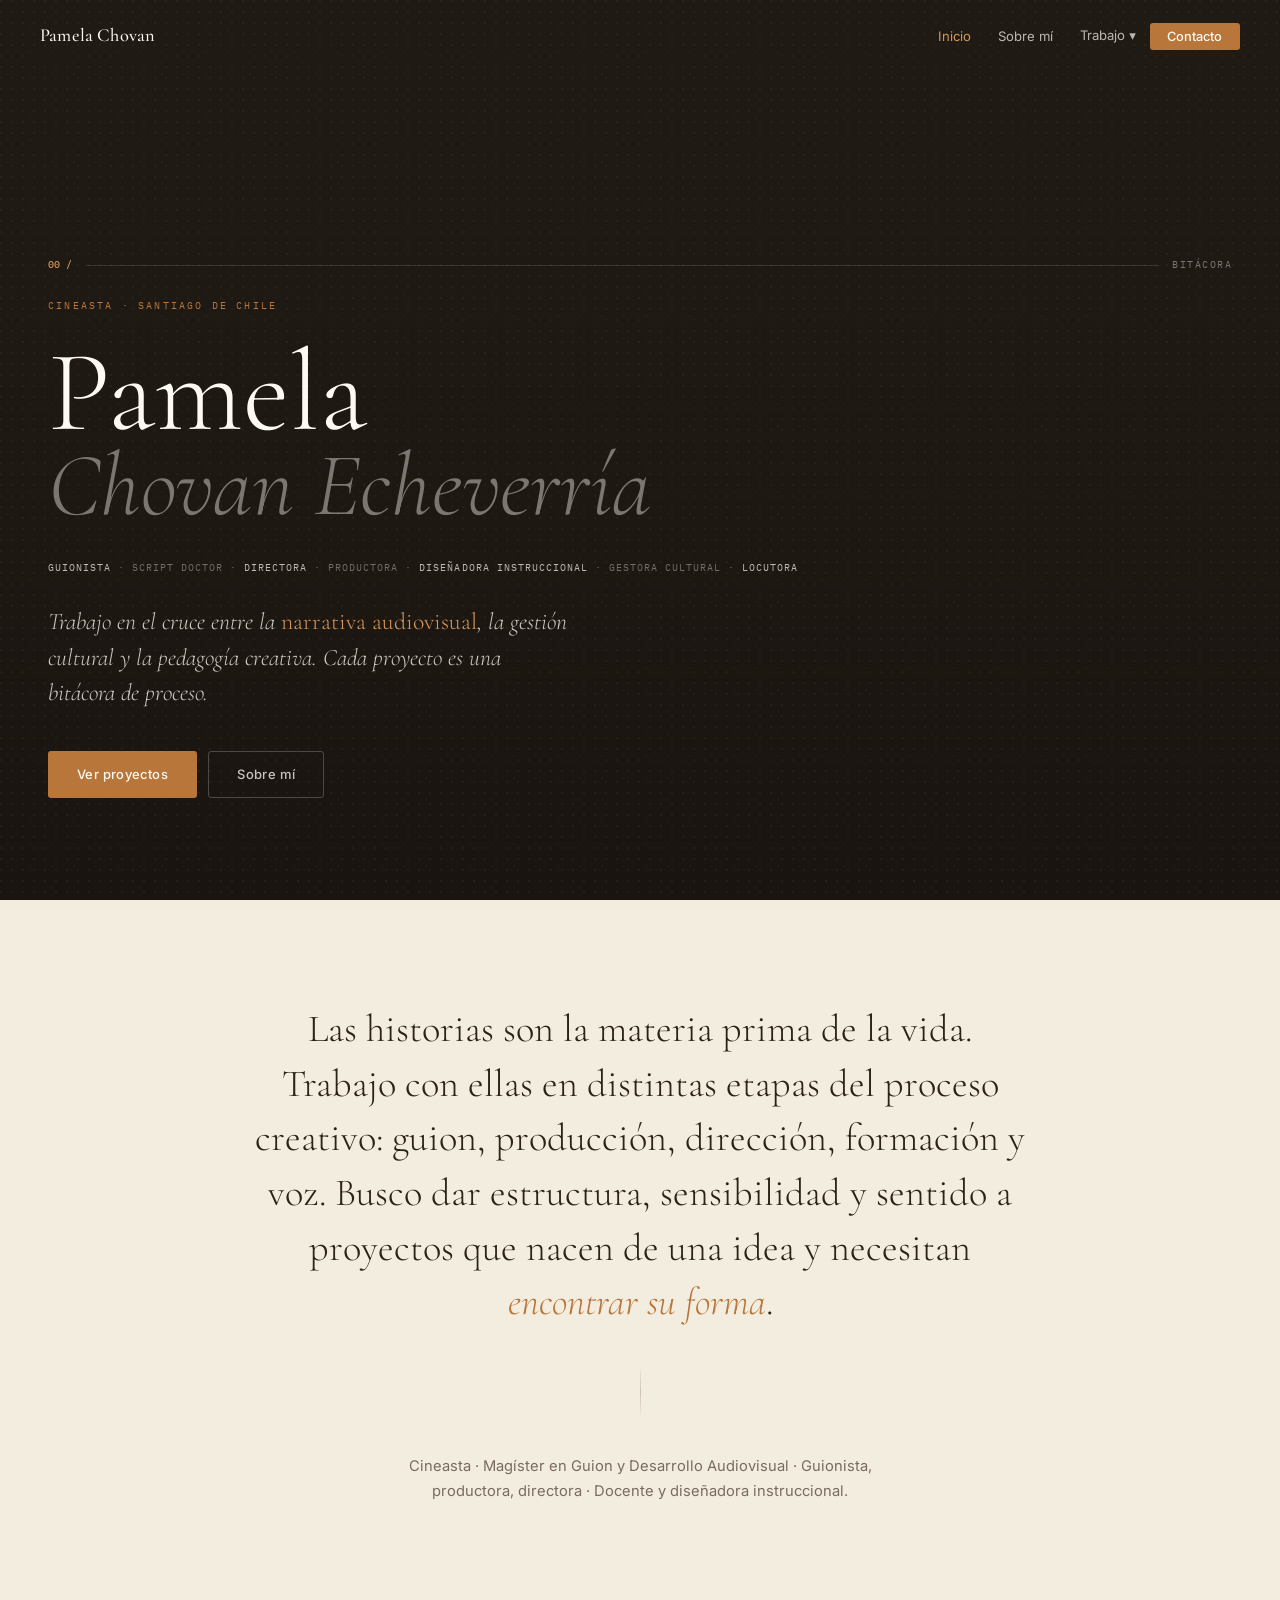
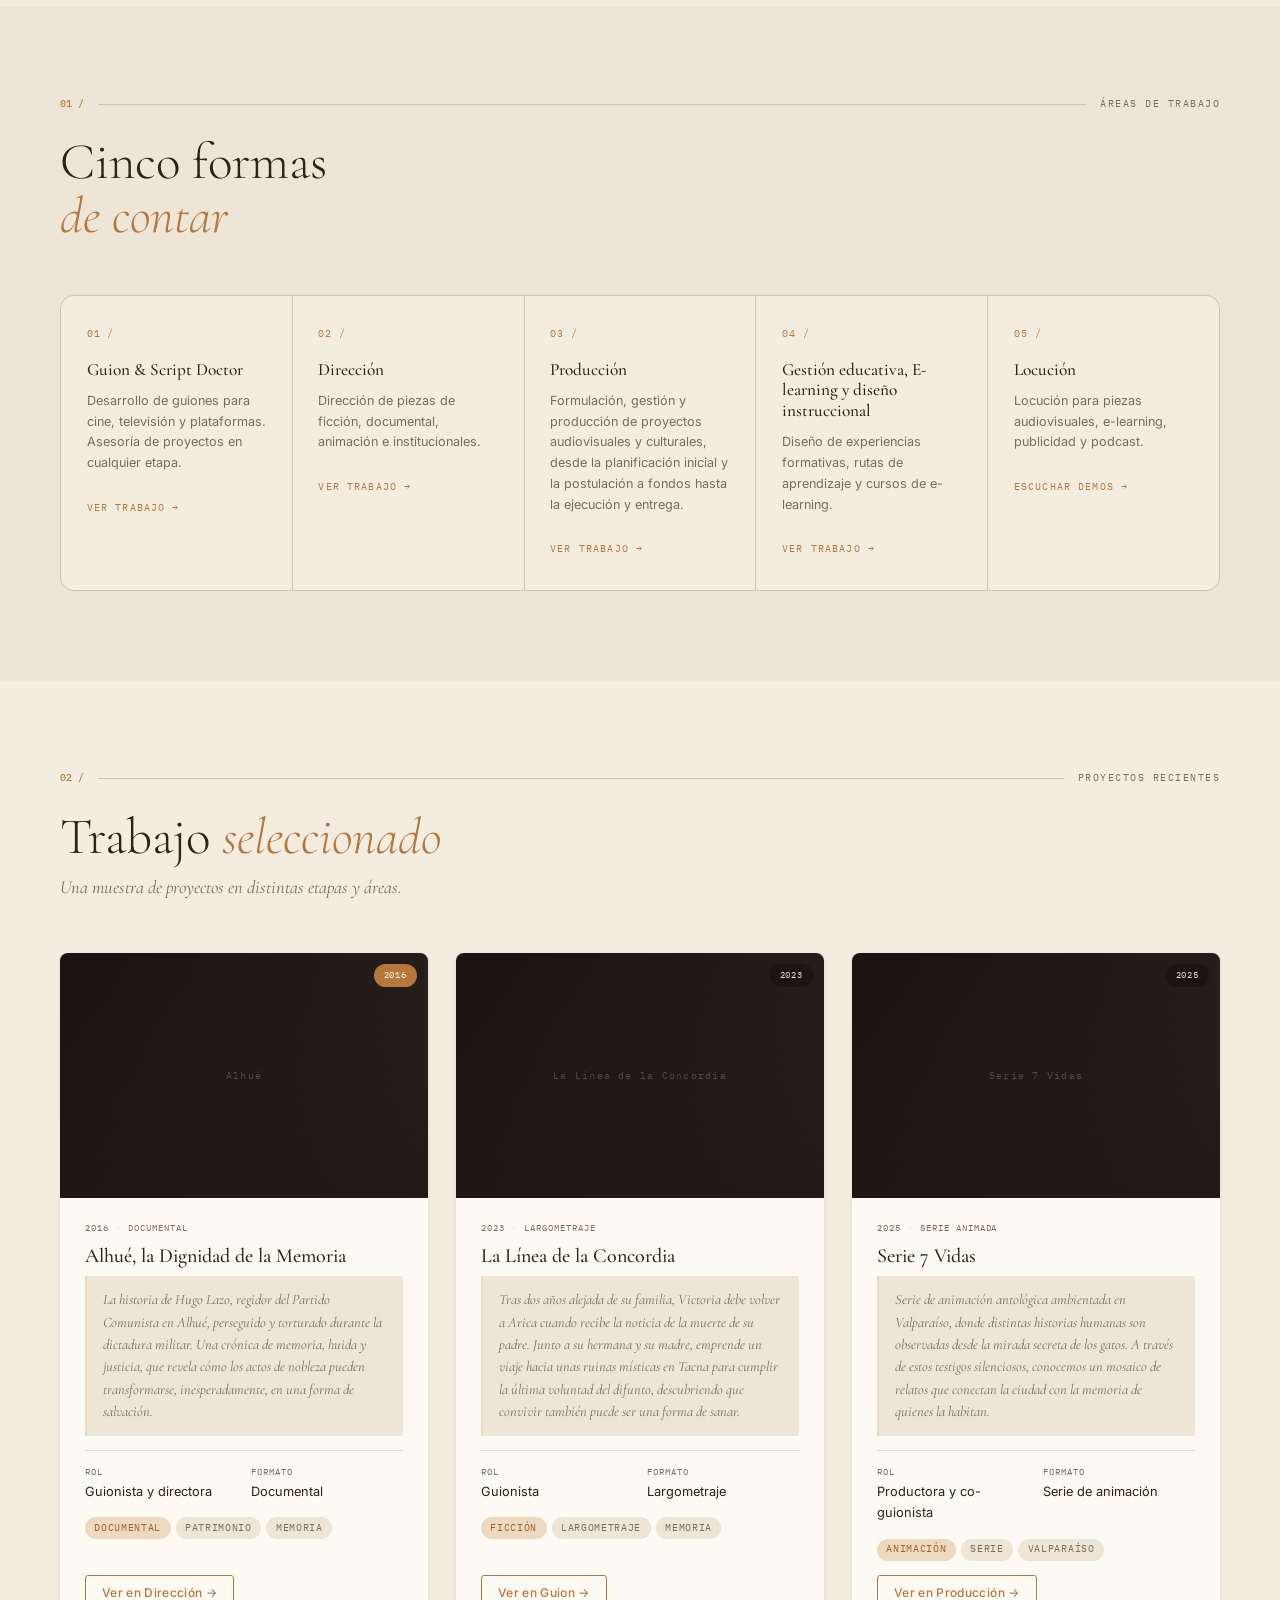
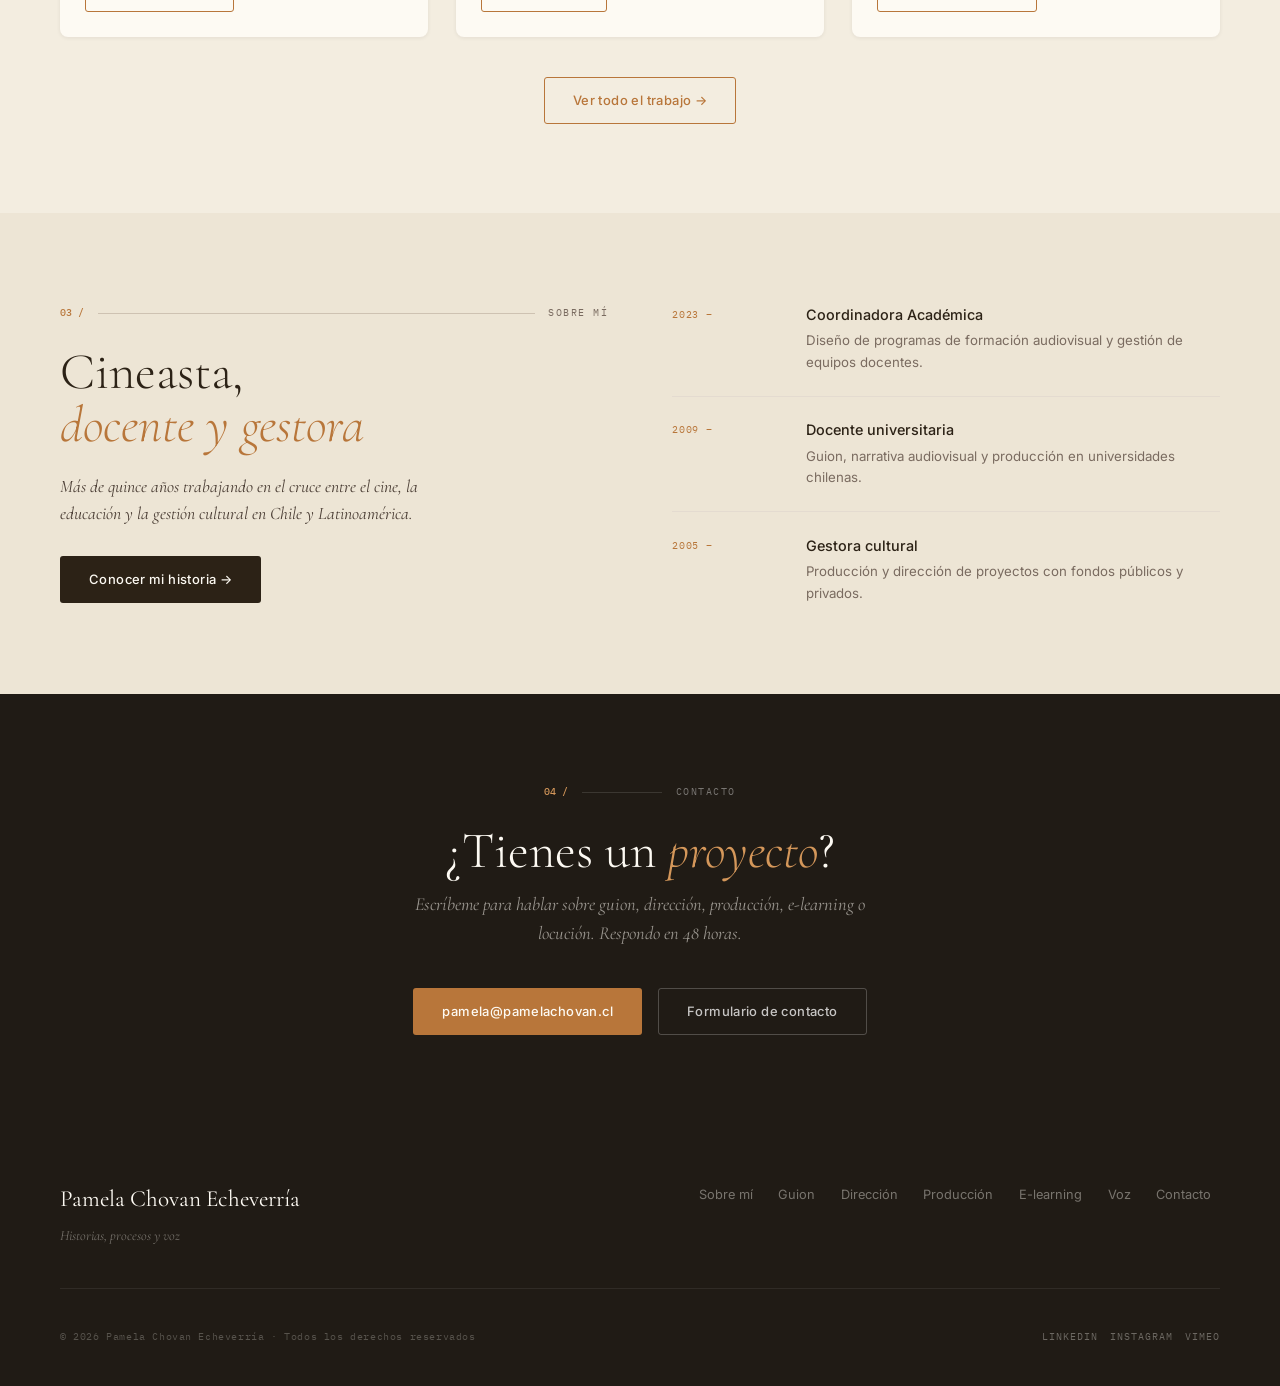
==== index.html @ 211a3ba8 "Actualiza storyline de Serie 7 Vidas en Trabajo seleccionado Co-Authored-By: Claude Sonnet 4.6 <nore" ====
<!DOCTYPE html>
<html lang="es">
<head>
  <meta charset="UTF-8">
  <meta name="viewport" content="width=device-width, initial-scale=1.0">
  <title>Pamela Chovan Echeverría — Cineasta · Guionista · Directora · Productora</title>
  <meta name="description" content="Portafolio de Pamela Chovan Echeverría. Guionista, directora, productora, diseñadora instruccional y locutora. Historias, procesos y voz.">
  <link rel="stylesheet" href="css/style.css">
</head>
<body>

<!-- ─── NAV ─── -->
<nav class="site-nav" id="site-nav">
  <div class="nav-inner">
    <a href="index.html" class="nav-logo">Pamela Chovan</a>
    <button class="nav-toggle" id="nav-toggle" aria-label="Abrir menú" aria-expanded="false">
      <span></span><span></span><span></span>
    </button>
    <ul class="nav-links" id="nav-links">
      <li><a href="index.html" class="nav-lnk active">Inicio</a></li>
      <li><a href="sobre-mi.html" class="nav-lnk">Sobre mí</a></li>
      <li class="nav-dropdown">
        <button class="nav-dropdown-trigger">Trabajo ▾</button>
        <ul class="nav-dropdown-menu">
          <li><a href="guion.html">Guion y asesoría</a></li>
          <li><a href="direccion.html">Dirección</a></li>
          <li><a href="produccion.html">Producción</a></li>
          <li><a href="elearning.html">E-learning</a></li>
          <li><a href="voz.html">Locución</a></li>
        </ul>
      </li>
      <li><a href="contacto.html" class="nav-lnk nav-cta">Contacto</a></li>
    </ul>
  </div>
</nav>

<!-- ─── HERO ─── -->
<section class="hero-home">
  <!-- EDITAR: guarda assets/portada.jpg (1920×1080, oscura) para imagen de fondo -->
  <div class="hero-home__bg">
    <!-- <img src="assets/portada.jpg" alt=""> -->
  </div>
  <div class="hero-home__ov"></div>
  <div class="hero-home__cnt">
    <div class="sm sm--lt">
      <span class="sm__n">00 /</span>
      <span class="sm__l"></span>
      <span class="sm__t">Bitácora</span>
    </div>
    <p class="hero-home__over">Cineasta · Santiago de Chile</p>
    <h1 class="hero-home__name">Pamela</h1>
    <p class="hero-home__name-it">Chovan Echeverría</p>
    <p class="hero-home__roles">
      <span>Guionista</span> · Script Doctor · <span>Directora</span> · Productora ·
      <span>Diseñadora instruccional</span> · Gestora cultural · <span>Locutora</span>
    </p>
    <p class="hero-home__claim">
      Trabajo en el cruce entre la <em>narrativa audiovisual</em>,
      la gestión cultural y la pedagogía creativa.
      Cada proyecto es una bitácora de proceso.
    </p>
    <div class="btn-group">
      <a href="guion.html" class="btn btn-copper">Ver proyectos</a>
      <a href="sobre-mi.html" class="btn btn-ghost-lt">Sobre mí</a>
    </div>
  </div>
</section>

<!-- ─── DECLARACIÓN ─── -->
<section class="decl">
  <div class="container--sm">
    <p class="decl__txt reveal">
      Las historias son la materia prima de la vida. Trabajo con ellas en distintas
      etapas del proceso creativo: guion, producción, dirección, formación y voz.
      Busco dar estructura, sensibilidad y sentido a proyectos que nacen de una idea
      y necesitan <em>encontrar su forma</em>.
    </p>
    <div class="decl__div"></div>
    <p class="decl__sub reveal reveal-delay-1">
      Cineasta · Magíster en Guion y Desarrollo Audiovisual ·
      Guionista, productora, directora · Docente y diseñadora instruccional.
    </p>
  </div>
</section>

<!-- ─── ÁREAS ─── -->
<section class="section section--alt" id="areas">
  <div class="container">
    <div class="section-hd reveal">
      <div class="sm">
        <span class="sm__n">01 /</span>
        <span class="sm__l"></span>
        <span class="sm__t">Áreas de trabajo</span>
      </div>
      <h2 class="section-title">Cinco formas<br><em>de contar</em></h2>
    </div>
    <div class="areas-grid reveal reveal-delay-1">
      <a href="guion.html" class="acard">
        <p class="acard__n">01 /</p>
        <h3 class="acard__t">Guion &amp; Script Doctor</h3>
        <p class="acard__d">Desarrollo de guiones para cine, televisión y plataformas. Asesoría de proyectos en cualquier etapa.</p>
        <span class="acard__lnk">Ver trabajo →</span>
      </a>
      <a href="direccion.html" class="acard">
        <p class="acard__n">02 /</p>
        <h3 class="acard__t">Dirección</h3>
        <p class="acard__d">Dirección de piezas de ficción, documental, animación e institucionales.</p>
        <span class="acard__lnk">Ver trabajo →</span>
      </a>
      <a href="produccion.html" class="acard">
        <p class="acard__n">03 /</p>
        <h3 class="acard__t">Producción</h3>
        <p class="acard__d">Formulación, gestión y producción de proyectos audiovisuales y culturales, desde la planificación inicial y la postulación a fondos hasta la ejecución y entrega.</p>
        <span class="acard__lnk">Ver trabajo →</span>
      </a>
      <a href="elearning.html" class="acard">
        <p class="acard__n">04 /</p>
        <h3 class="acard__t">Gestión educativa, E-learning y diseño instruccional</h3>
        <p class="acard__d">Diseño de experiencias formativas, rutas de aprendizaje y cursos de e-learning.</p>
        <span class="acard__lnk">Ver trabajo →</span>
      </a>
      <a href="voz.html" class="acard">
        <p class="acard__n">05 /</p>
        <h3 class="acard__t">Locución</h3>
        <p class="acard__d">Locución para piezas audiovisuales, e-learning, publicidad y podcast.</p>
        <span class="acard__lnk">Escuchar demos →</span>
      </a>
    </div>
  </div>
</section>

<!-- ─── PROYECTOS DESTACADOS ─── -->
<section class="section">
  <div class="container">
    <div class="section-hd reveal">
      <div class="sm">
        <span class="sm__n">02 /</span>
        <span class="sm__l"></span>
        <span class="sm__t">Proyectos recientes</span>
      </div>
      <h2 class="section-title">Trabajo <em>seleccionado</em></h2>
      <p class="section-subtitle">Una muestra de proyectos en distintas etapas y áreas.</p>
    </div>
    <div class="project-grid project-grid--featured reveal reveal-delay-1">

      <!-- Alhué -->
      <article class="pcard pcard--featured">
        <div class="pcard-med pcard-med--cinema">
          <!-- EDITAR: reemplaza con la foto real cuando esté disponible -->
          <img src="assets/proyectos/alhue.jpg" alt="Alhué, la Dignidad de la Memoria" onerror="this.style.display='none'">
          <div class="pcard-med__ov"></div>
          <div class="pcard-med__ph"><span>Alhué</span></div>
          <span class="pcard-med__badge pcard-med__badge--c">2016</span>
        </div>
        <div class="pcard-body">
          <div class="pcard-meta-row">
            <span class="pcard-meta">2016</span>
            <span class="pcard-sep">·</span>
            <span class="pcard-meta">Documental</span>
          </div>
          <h3 class="pcard-title">Alhué, la Dignidad de la Memoria</h3>
          <p class="pcard-logline">La historia de Hugo Lazo, regidor del Partido Comunista en Alhué, perseguido y torturado durante la dictadura militar. Una crónica de memoria, huida y justicia, que revela cómo los actos de nobleza pueden transformarse, inesperadamente, en una forma de salvación.</p>
          <div class="pcard-dets">
            <div class="pcard-det"><span class="pcard-det__l">Rol</span><span class="pcard-det__v">Guionista y directora</span></div>
            <div class="pcard-det"><span class="pcard-det__l">Formato</span><span class="pcard-det__v">Documental</span></div>
          </div>
          <div class="pcard-tags">
            <span class="tag tag-c">Documental</span>
            <span class="tag tag-g">Patrimonio</span>
            <span class="tag tag-g">Memoria</span>
          </div>
          <div class="pcard-acts">
            <a href="direccion.html" class="btn btn-outline btn-sm">Ver en Dirección →</a>
          </div>
        </div>
      </article>

      <!-- La Línea de la Concordia -->
      <article class="pcard pcard--featured">
        <div class="pcard-med pcard-med--cinema">
          <!-- EDITAR: reemplaza con la foto real cuando esté disponible -->
          <img src="assets/proyectos/linea-concordia.jpg" alt="La Línea de la Concordia" onerror="this.style.display='none'">
          <div class="pcard-med__ov"></div>
          <div class="pcard-med__ph"><span>La Línea de la Concordia</span></div>
          <span class="pcard-med__badge">2023</span>
        </div>
        <div class="pcard-body">
          <div class="pcard-meta-row">
            <span class="pcard-meta">2023</span>
            <span class="pcard-sep">·</span>
            <span class="pcard-meta">Largometraje</span>
          </div>
          <h3 class="pcard-title">La Línea de la Concordia</h3>
          <p class="pcard-logline">Tras dos años alejada de su familia, Victoria debe volver a Arica cuando recibe la noticia de la muerte de su padre. Junto a su hermana y su madre, emprende un viaje hacia unas ruinas místicas en Tacna para cumplir la última voluntad del difunto, descubriendo que convivir también puede ser una forma de sanar.</p>
          <div class="pcard-dets">
            <div class="pcard-det"><span class="pcard-det__l">Rol</span><span class="pcard-det__v">Guionista</span></div>
            <div class="pcard-det"><span class="pcard-det__l">Formato</span><span class="pcard-det__v">Largometraje</span></div>
          </div>
          <div class="pcard-tags">
            <span class="tag tag-c">Ficción</span>
            <span class="tag tag-g">Largometraje</span>
            <span class="tag tag-g">Memoria</span>
          </div>
          <div class="pcard-acts">
            <a href="guion.html" class="btn btn-outline btn-sm">Ver en Guion →</a>
          </div>
        </div>
      </article>

      <!-- Serie 7 Vidas -->
      <article class="pcard pcard--featured">
        <div class="pcard-med pcard-med--cinema">
          <!-- EDITAR: reemplaza con la foto real cuando esté disponible -->
          <img src="assets/proyectos/siete-vidas.jpg" alt="Serie 7 Vidas" onerror="this.style.display='none'">
          <div class="pcard-med__ov"></div>
          <div class="pcard-med__ph"><span>Serie 7 Vidas</span></div>
          <span class="pcard-med__badge">2025</span>
        </div>
        <div class="pcard-body">
          <div class="pcard-meta-row">
            <span class="pcard-meta">2025</span>
            <span class="pcard-sep">·</span>
            <span class="pcard-meta">Serie animada</span>
          </div>
          <h3 class="pcard-title">Serie 7 Vidas</h3>
          <p class="pcard-logline">Serie de animación antológica ambientada en Valparaíso, donde distintas historias humanas son observadas desde la mirada secreta de los gatos. A través de estos testigos silenciosos, conocemos un mosaico de relatos que conectan la ciudad con la memoria de quienes la habitan.</p>
          <div class="pcard-dets">
            <div class="pcard-det"><span class="pcard-det__l">Rol</span><span class="pcard-det__v">Productora y co-guionista</span></div>
            <div class="pcard-det"><span class="pcard-det__l">Formato</span><span class="pcard-det__v">Serie de animación</span></div>
          </div>
          <div class="pcard-tags">
            <span class="tag tag-c">Animación</span>
            <span class="tag tag-g">Serie</span>
            <span class="tag tag-g">Valparaíso</span>
          </div>
          <div class="pcard-acts">
            <a href="produccion.html" class="btn btn-outline btn-sm">Ver en Producción →</a>
          </div>
        </div>
      </article>

    </div>
    <div style="text-align:center; margin-top:2.5rem;" class="reveal">
      <a href="todo-el-trabajo.html" class="btn btn-outline">Ver todo el trabajo →</a>
    </div>
  </div>
</section>

<!-- ─── SOBRE MÍ TEASER ─── -->
<section class="section section--alt">
  <div class="container">
    <div style="display:grid; grid-template-columns:1fr 1fr; gap:4rem; align-items:center;">
      <div class="reveal">
        <div class="sm">
          <span class="sm__n">03 /</span>
          <span class="sm__l"></span>
          <span class="sm__t">Sobre mí</span>
        </div>
        <h2 class="section-title">Cineasta,<br><em>docente y gestora</em></h2>
        <p style="font-family:var(--f-d); font-style:italic; font-size:1.1rem; color:var(--text-md); line-height:1.55; margin:1.25rem 0 1.75rem; max-width:48ch;">
          Más de quince años trabajando en el cruce entre el cine, la educación y la gestión cultural en Chile y Latinoamérica.
        </p>
        <a href="sobre-mi.html" class="btn btn-dk">Conocer mi historia →</a>
      </div>
      <div class="reveal reveal-delay-1">
        <div class="timeline">
          <div class="tl-item">
            <span class="tl-yr">2023 –</span>
            <div><p class="tl-body__t">Coordinadora Académica</p><p class="tl-body__d">Diseño de programas de formación audiovisual y gestión de equipos docentes.</p></div>
          </div>
          <div class="tl-item">
            <span class="tl-yr">2009 –</span>
            <div><p class="tl-body__t">Docente universitaria</p><p class="tl-body__d">Guion, narrativa audiovisual y producción en universidades chilenas.</p></div>
          </div>
          <div class="tl-item">
            <span class="tl-yr">2005 –</span>
            <div><p class="tl-body__t">Gestora cultural</p><p class="tl-body__d">Producción y dirección de proyectos con fondos públicos y privados.</p></div>
          </div>
        </div>
      </div>
    </div>
  </div>
</section>

<!-- ─── CTA ─── -->
<section class="section section--dk">
  <div class="container--sm" style="text-align:center;">
    <div class="sm sm--lt reveal" style="justify-content:center;">
      <span class="sm__n">04 /</span>
      <span class="sm__l" style="max-width:80px;"></span>
      <span class="sm__t">Contacto</span>
    </div>
    <h2 class="section-title section-title--lt reveal" style="margin-bottom:.75rem;">¿Tienes un <em style="color:var(--copper-l);">proyecto</em>?</h2>
    <p class="section-subtitle section-subtitle--lt reveal reveal-delay-1" style="margin-inline:auto;">
      Escríbeme para hablar sobre guion, dirección, producción, e-learning o locución. Respondo en 48 horas.
    </p>
    <div style="margin-top:2.5rem;" class="reveal reveal-delay-2">
      <!-- EDITAR: Reemplaza con tu correo real -->
      <a href="mailto:pamela@pamelachovan.cl" class="btn btn-copper" style="margin-right:.75rem;">pamela@pamelachovan.cl</a>
      <a href="contacto.html" class="btn btn-ghost-lt">Formulario de contacto</a>
    </div>
  </div>
</section>

<!-- ─── FOOTER ─── -->
<footer class="site-footer">
  <div class="footer-inner">
    <div class="footer-top">
      <div>
        <p class="footer-logo">Pamela Chovan Echeverría</p>
        <p class="footer-tagline">Historias, procesos y voz</p>
      </div>
      <nav class="footer-nav">
        <a href="sobre-mi.html">Sobre mí</a>
        <a href="guion.html">Guion</a>
        <a href="direccion.html">Dirección</a>
        <a href="produccion.html">Producción</a>
        <a href="elearning.html">E-learning</a>
        <a href="voz.html">Voz</a>
        <a href="contacto.html">Contacto</a>
      </nav>
    </div>
    <div class="footer-bot">
      <p class="footer-copy">© 2026 Pamela Chovan Echeverría · Todos los derechos reservados</p>
      <div class="footer-social">
        <!-- EDITAR: Links reales a tus redes -->
        <a href="#" target="_blank" rel="noopener">LinkedIn</a>
        <a href="#" target="_blank" rel="noopener">Instagram</a>
        <a href="#" target="_blank" rel="noopener">Vimeo</a>
      </div>
    </div>
  </div>
</footer>

<script src="js/main.js"></script>
</body>
</html>
---- css/style.css ----
/* ═══════════════════════════════════════════════════════════════
   PAMELA CHOVAN ECHEVERRÍA — BITÁCORA · Portafolio
   Design system v2 · Cormorant Garamond + Inter + IBM Plex Mono
   ═══════════════════════════════════════════════════════════════ */

@import url('https://fonts.googleapis.com/css2?family=Cormorant+Garamond:ital,wght@0,300;0,400;0,500;0,600;1,300;1,400;1,500;1,600&family=IBM+Plex+Mono:wght@400;500&family=Inter:wght@300;400;500;600&display=swap');

/* ─── TOKENS ─── */
:root {
  --ivory:     #F3EDE0;
  --paper:     #EDE5D5;
  --paper-dk:  #E0D6C5;
  --ink:       #1A1410;
  --carbon:    #201B15;
  --carbon-l:  #2E2820;
  --text:      #2C2216;
  --text-md:   #4A3D34;
  --muted:     #7A6B60;
  --border:    #CEC2B2;
  --border-l:  #E4DBD0;
  --copper:    #B8763A;
  --copper-h:  #9E6228;
  --copper-l:  #D4975A;
  --copper-xl: #EDD9BF;
  --teal:      #254740;
  --teal-l:    #3A6A60;
  --white:     #FDFAF3;
  --f-d: 'Cormorant Garamond', Georgia, serif;
  --f-b: 'Inter', system-ui, sans-serif;
  --f-m: 'IBM Plex Mono', 'Courier New', monospace;
  --sh-sm: 0 1px 4px rgba(26,20,10,.07);
  --sh-md: 0 4px 20px rgba(26,20,10,.1);
  --sh-lg: 0 8px 40px rgba(26,20,10,.13);
  --sh-xl: 0 20px 60px rgba(26,20,10,.17);
  --ease:  cubic-bezier(.4,0,.2,1);
  --t:     .3s var(--ease);
  --r:     3px;
  --rm:    8px;
  --rl:    14px;
  --nav-h: 72px;
}

/* ─── RESET ─── */
*, *::before, *::after { box-sizing: border-box; margin: 0; padding: 0; }
html { font-size: 16px; -webkit-font-smoothing: antialiased; scroll-behavior: smooth; }
body { background: var(--ivory); font-family: var(--f-b); color: var(--text); line-height: 1.7; }
img, video { display: block; max-width: 100%; }
a { color: inherit; text-decoration: none; }
ul { list-style: none; }
button { cursor: pointer; border: none; background: none; font: inherit; }
input, textarea, select { font: inherit; }

/* ─── CONTAINER ─── */
.container { max-width: 1240px; margin-inline: auto; padding-inline: clamp(1.25rem, 4vw, 2.5rem); }
.container--sm { max-width: 860px; margin-inline: auto; padding-inline: clamp(1.25rem, 4vw, 2.5rem); }

/* ─── SCENE MARKER ─── */
.sm { display: flex; align-items: center; gap: .85rem; margin-bottom: 1.5rem; }
.sm__n { font-family: var(--f-m); font-size: .62rem; font-weight: 500; color: var(--copper); flex-shrink: 0; }
.sm__l { height: 1px; background: var(--border); flex: 1; }
.sm__t { font-family: var(--f-m); font-size: .62rem; letter-spacing: .15em; text-transform: uppercase; color: var(--muted); flex-shrink: 0; }
.sm--lt .sm__l { background: rgba(255,255,255,.12); }
.sm--lt .sm__t { color: rgba(255,255,255,.4); }
.sm--lt .sm__n { color: var(--copper-l); }

/* ─── BUTTONS ─── */
.btn { display: inline-flex; align-items: center; gap: .45rem; padding: .72rem 1.75rem; font-family: var(--f-b); font-size: .81rem; font-weight: 500; letter-spacing: .03em; border-radius: var(--r); transition: all var(--t); white-space: nowrap; cursor: pointer; }
.btn-copper { background: var(--copper); color: var(--white); border: 1px solid transparent; }
.btn-copper:hover { background: var(--copper-h); transform: translateY(-1px); box-shadow: var(--sh-md); }
.btn-outline { border: 1px solid var(--copper); color: var(--copper); background: transparent; }
.btn-outline:hover { background: var(--copper); color: var(--white); }
.btn-ghost-lt { border: 1px solid rgba(255,255,255,.22); color: rgba(255,255,255,.75); background: transparent; }
.btn-ghost-lt:hover { border-color: var(--copper-l); color: var(--copper-l); }
.btn-teal { background: var(--teal); color: var(--white); border: 1px solid transparent; }
.btn-teal:hover { background: var(--teal-l); transform: translateY(-1px); box-shadow: var(--sh-md); }
.btn-dk { background: var(--text); color: var(--white); border: 1px solid transparent; }
.btn-dk:hover { background: var(--carbon); transform: translateY(-1px); }
.btn-sm { padding: .45rem 1rem; font-size: .75rem; }
.btn-group { display: flex; gap: .7rem; flex-wrap: wrap; align-items: center; }

/* ─── TAGS ─── */
.tag { display: inline-flex; padding: .18rem .6rem; font-family: var(--f-m); font-size: .6rem; letter-spacing: .07em; text-transform: uppercase; border-radius: 2rem; }
.tag-c { background: var(--copper-xl); color: var(--copper-h); }
.tag-t { background: rgba(37,71,64,.1); color: var(--teal); }
.tag-g { background: var(--paper); color: var(--muted); }

/* ─── NAV ─── */
.site-nav {
  position: fixed; top: 0; left: 0; right: 0; z-index: 100;
  height: var(--nav-h);
  display: flex; align-items: center;
  padding-inline: clamp(1.25rem, 4vw, 2.5rem);
  transition: background var(--t), border-color var(--t), box-shadow var(--t);
  background: transparent;
  border-bottom: 1px solid transparent;
}
.site-nav.nav-scrolled {
  background: var(--white);
  border-color: var(--border-l);
  box-shadow: var(--sh-sm);
}
.nav-inner { display: flex; align-items: center; justify-content: space-between; width: 100%; }
.nav-logo {
  font-family: var(--f-d); font-size: 1.15rem; font-weight: 500; letter-spacing: .01em;
  color: var(--white); transition: color var(--t);
}
.site-nav.nav-scrolled .nav-logo { color: var(--text); }
.nav-logo--dark { color: var(--text); }
.site-nav.nav-scrolled .nav-logo--dark { color: var(--text); }
.nav-links { display: flex; align-items: center; gap: .05rem; }
.nav-lnk {
  font-size: .82rem; font-weight: 400; color: rgba(253,250,243,.7);
  padding: .38rem .82rem; border-radius: var(--r); transition: all var(--t);
}
.nav-lnk:hover, .nav-lnk.active { color: var(--copper-l); }
.site-nav.nav-scrolled .nav-lnk { color: var(--text-md); }
.site-nav.nav-scrolled .nav-lnk:hover,
.site-nav.nav-scrolled .nav-lnk.active { color: var(--copper); }
.nav-lnk--dark { color: var(--text-md); }
.nav-lnk--dark:hover, .nav-lnk--dark.active { color: var(--copper); }
.nav-cta {
  font-size: .8rem; font-weight: 500; background: var(--copper);
  color: var(--white) !important; padding: .4rem 1.1rem; border-radius: var(--r);
  transition: background var(--t);
}
.nav-cta:hover { background: var(--copper-h) !important; }

/* Dropdown */
.nav-dropdown { position: relative; }
.nav-dropdown-trigger {
  font-size: .82rem; font-weight: 400; color: rgba(253,250,243,.7);
  padding: .38rem .82rem; border-radius: var(--r); transition: color var(--t);
  display: flex; align-items: center; gap: .3rem;
}
.nav-dropdown-trigger:hover { color: var(--copper-l); }
.site-nav.nav-scrolled .nav-dropdown-trigger { color: var(--text-md); }
.site-nav.nav-scrolled .nav-dropdown-trigger:hover { color: var(--copper); }
.nav-dropdown-trigger--dark { color: var(--text-md); }
.nav-dropdown-trigger--dark:hover { color: var(--copper); }
.nav-dropdown-menu {
  position: absolute; top: calc(100% + .5rem); left: 0;
  background: var(--white); border: 1px solid var(--border-l);
  border-radius: var(--rm); padding: .5rem; min-width: 200px;
  box-shadow: var(--sh-lg); opacity: 0; pointer-events: none;
  transform: translateY(-6px); transition: all .22s var(--ease);
}
.nav-dropdown:hover .nav-dropdown-menu,
.nav-dropdown:focus-within .nav-dropdown-menu { opacity: 1; pointer-events: all; transform: translateY(0); }
.nav-dropdown-menu li a {
  display: block; padding: .5rem .85rem; font-size: .82rem; color: var(--text-md);
  border-radius: var(--r); transition: all var(--t);
}
.nav-dropdown-menu li a:hover { background: var(--paper); color: var(--copper); }

/* Mobile toggle */
.nav-toggle {
  display: none; flex-direction: column; gap: 5px;
  padding: .4rem; border-radius: var(--r);
}
.nav-toggle span {
  display: block; width: 22px; height: 1.5px;
  background: var(--white); border-radius: 1px; transition: all .25s var(--ease);
}
.site-nav.nav-scrolled .nav-toggle span { background: var(--text); }
.nav-toggle--dark span { background: var(--text); }
.nav-toggle.open span:nth-child(1) { transform: translateY(6.5px) rotate(45deg); }
.nav-toggle.open span:nth-child(2) { opacity: 0; transform: scaleX(0); }
.nav-toggle.open span:nth-child(3) { transform: translateY(-6.5px) rotate(-45deg); }

/* ─── PAGE PADDING ─── */
.page-padded { padding-top: var(--nav-h); }

/* ─── HERO HOME — SALA OSCURA ─── */
.hero-home {
  background: var(--carbon); min-height: 100svh;
  display: flex; align-items: flex-end; position: relative; overflow: hidden;
}
.hero-home::before {
  content: ''; position: absolute; inset: 0; pointer-events: none;
  background:
    radial-gradient(ellipse at 75% 40%, rgba(184,118,58,.1) 0%, transparent 55%),
    radial-gradient(ellipse at 20% 80%, rgba(37,71,64,.15) 0%, transparent 50%);
}
.hero-home::after {
  content: ''; position: absolute; inset: 0; pointer-events: none;
  background-image:
    radial-gradient(circle at 1px 1px, rgba(180,140,80,.07) 1px, transparent 0),
    radial-gradient(circle at 8px 8px, rgba(180,140,80,.04) 1px, transparent 0);
  background-size: 11px 11px, 22px 22px;
}
.hero-home__ov {
  position: absolute; inset: 0; pointer-events: none;
  background: linear-gradient(to top, rgba(26,20,16,.97) 0%, rgba(26,20,16,.42) 45%, rgba(26,20,16,.12) 100%);
}
.hero-home__bg {
  position: absolute; inset: 0; overflow: hidden; background: var(--carbon);
}
.hero-home__bg img { width: 100%; height: 100%; object-fit: cover; opacity: .35; }
.hero-home__cnt {
  position: relative; z-index: 2;
  padding: 4rem clamp(1.5rem,5vw,3rem) clamp(4rem,8vw,7rem); width: 100%;
}
.hero-home__over { font-family: var(--f-m); font-size: .62rem; letter-spacing: .22em; text-transform: uppercase; color: var(--copper); margin-bottom: 1.75rem; }
.hero-home__name { font-family: var(--f-d); font-weight: 300; font-size: clamp(3.5rem,9vw,8.5rem); line-height: .88; color: var(--white); margin-bottom: .1rem; }
.hero-home__name-it { font-family: var(--f-d); font-style: italic; font-weight: 300; font-size: clamp(2.6rem,7vw,7rem); line-height: .92; color: rgba(253,250,243,.42); margin-bottom: 1.75rem; }
.hero-home__roles { font-family: var(--f-m); font-size: .63rem; letter-spacing: .1em; color: rgba(253,250,243,.38); text-transform: uppercase; margin-bottom: 1.5rem; line-height: 2.4; }
.hero-home__roles span { color: rgba(253,250,243,.72); }
.hero-home__claim { font-family: var(--f-d); font-style: italic; font-weight: 300; font-size: clamp(1.05rem,2vw,1.48rem); color: rgba(253,250,243,.78); max-width: 52ch; line-height: 1.5; margin-bottom: 2.5rem; }
.hero-home__claim em { font-style: normal; color: var(--copper-l); }

/* ─── HERO PAGE ─── */
.hero-page {
  background: var(--carbon); min-height: 340px;
  display: flex; align-items: flex-end; position: relative; overflow: hidden;
  padding-top: var(--nav-h);
}
.hero-page::before {
  content: ''; position: absolute; inset: 0; pointer-events: none;
  background: radial-gradient(ellipse at 70% 30%, rgba(184,118,58,.08) 0%, transparent 60%);
}
.hero-page::after {
  content: ''; position: absolute; inset: 0; pointer-events: none;
  background-image:
    radial-gradient(circle at 1px 1px, rgba(180,140,80,.06) 1px, transparent 0),
    radial-gradient(circle at 8px 8px, rgba(180,140,80,.03) 1px, transparent 0);
  background-size: 11px 11px, 22px 22px;
}
.hero-page__ov {
  position: absolute; inset: 0; pointer-events: none;
  background: linear-gradient(to top, rgba(26,20,16,.97) 0%, rgba(26,20,16,.5) 60%, rgba(26,20,16,.2) 100%);
}
.hero-page__cnt {
  position: relative; z-index: 2;
  padding: 3rem 0 clamp(2.5rem,5vw,4.5rem); width: 100%;
}
.hero-page__area { font-family: var(--f-m); font-size: .62rem; letter-spacing: .22em; text-transform: uppercase; color: var(--copper); margin-bottom: .85rem; }
.hero-page__n { font-family: var(--f-m); font-size: .6rem; color: rgba(253,250,243,.28); margin-bottom: .25rem; letter-spacing: .1em; }
.hero-page__title { font-family: var(--f-d); font-weight: 300; font-size: clamp(2.8rem,6vw,5.5rem); line-height: .92; color: var(--white); margin-bottom: 1.25rem; }
.hero-page__title em { font-style: italic; color: rgba(253,250,243,.5); }
.hero-page__intro { font-family: var(--f-d); font-style: italic; font-size: clamp(1rem,1.7vw,1.25rem); color: rgba(253,250,243,.72); max-width: 58ch; line-height: 1.52; }
.hero-page--teal { background: var(--teal); }
.hero-page--teal::before { background: radial-gradient(ellipse at 70% 30%, rgba(58,106,96,.4) 0%, transparent 60%); }

/* ─── SECTION ─── */
.section { padding: clamp(4rem,7vw,6.5rem) 0; }
.section--alt { background: var(--paper); }
.section--dk { background: var(--carbon); }
.section--ivory { background: var(--ivory); }
.section-hd { margin-bottom: clamp(2.5rem,4vw,4rem); }
.section-hd--center { text-align: center; }
.section-hd--center .sm { justify-content: center; }
.section-hd--center .sm__l { max-width: 80px; }
.section-title { font-family: var(--f-d); font-weight: 300; font-size: clamp(2rem,4vw,3.2rem); line-height: 1.05; color: var(--text); }
.section-title em { font-style: italic; color: var(--copper); }
.section-title--lt { color: var(--white); }
.section-subtitle { font-family: var(--f-d); font-style: italic; font-size: clamp(.95rem,1.5vw,1.15rem); color: var(--muted); max-width: 58ch; line-height: 1.55; margin-top: .5rem; }
.section-subtitle--lt { color: rgba(253,250,243,.55); }
.section-divider { width: 1px; height: 48px; background: linear-gradient(to bottom, transparent, var(--border), transparent); margin-block: 1.5rem; }
.section-divider--center { margin-inline: auto; }

/* ─── DECLARACIÓN HOME ─── */
.decl { background: var(--ivory); padding: clamp(4.5rem,8vw,7.5rem) 0; }
.decl__txt { font-family: var(--f-d); font-weight: 300; font-size: clamp(1.5rem,3vw,2.5rem); line-height: 1.42; color: var(--text); max-width: 820px; margin-inline: auto; text-align: center; }
.decl__txt em { font-style: italic; color: var(--copper); }
.decl__div { width: 1px; height: 52px; background: linear-gradient(to bottom, transparent, var(--border), transparent); margin: 2.25rem auto; }
.decl__sub { font-size: .92rem; color: var(--muted); max-width: 52ch; margin-inline: auto; text-align: center; }

/* ─── ÁREAS ─── */
.areas-grid { display: grid; grid-template-columns: repeat(5, 1fr); gap: 1px; background: var(--border); border: 1px solid var(--border); border-radius: var(--rl); overflow: hidden; }
.acard { background: var(--ivory); padding: 1.85rem 1.6rem; transition: all var(--t); cursor: pointer; position: relative; overflow: hidden; text-decoration: none; display: block; }
.acard::after { content: ''; position: absolute; bottom: 0; left: 0; right: 0; height: 2px; background: var(--copper); transform: scaleX(0); transform-origin: left; transition: transform .4s var(--ease); }
.acard:hover { background: var(--white); }
.acard:hover::after { transform: scaleX(1); }
.acard__n { font-family: var(--f-m); font-size: .6rem; color: var(--copper); margin-bottom: 1.1rem; letter-spacing: .1em; }
.acard__t { font-family: var(--f-d); font-size: 1.08rem; font-weight: 500; color: var(--text); line-height: 1.2; margin-bottom: .65rem; }
.acard__d { font-size: .79rem; color: var(--muted); line-height: 1.65; margin-bottom: 1.1rem; }
.acard__lnk { font-family: var(--f-m); font-size: .6rem; letter-spacing: .12em; text-transform: uppercase; color: var(--copper); display: inline-flex; align-items: center; gap: .35rem; }

/* ─── PROJECT CARDS ─── */
.project-grid { display: grid; grid-template-columns: repeat(auto-fill, minmax(340px, 1fr)); gap: 1.75rem; }
.project-grid--2 { grid-template-columns: repeat(2, 1fr); }
.pcard { background: var(--white); border-radius: var(--rm); overflow: hidden; box-shadow: var(--sh-sm); transition: all var(--t); display: flex; flex-direction: column; }
.pcard:hover { box-shadow: var(--sh-lg); transform: translateY(-3px); }
.pcard-med { position: relative; aspect-ratio: 16/9; overflow: hidden; background: var(--carbon); }
.pcard-med img { width: 100%; height: 100%; object-fit: cover; transition: transform .65s var(--ease); }
.pcard:hover .pcard-med img { transform: scale(1.04); }
.pcard-med__ph { position: absolute; inset: 0; display: flex; align-items: center; justify-content: center; flex-direction: column; gap: .6rem; color: rgba(253,250,243,.18); font-family: var(--f-m); font-size: .58rem; text-align: center; line-height: 2; }
.pcard-med__badge { position: absolute; top: .7rem; right: .7rem; background: rgba(26,20,16,.72); color: rgba(253,250,243,.85); font-family: var(--f-m); font-size: .58rem; letter-spacing: .1em; text-transform: uppercase; padding: .22rem .6rem; border-radius: 2rem; backdrop-filter: blur(4px); }
.pcard-med__badge--c { background: var(--copper); color: var(--white); }
.pcard-med--cinema { background: linear-gradient(135deg, #1A1410, #2C2420); }
.pcard-med--teal { background: linear-gradient(135deg, var(--teal), #1A3430); aspect-ratio: 4/3; }
.pcard-med--audio { background: linear-gradient(135deg, #1A1C20, #252830); aspect-ratio: 2/1; display: flex; align-items: center; justify-content: center; flex-direction: column; gap: 1rem; }
.pcard-med--guion { background: linear-gradient(160deg, #1A1410 0%, #3D2E20 100%); }
.pcard-body { padding: 1.35rem 1.55rem 1.55rem; flex: 1; display: flex; flex-direction: column; }
.pcard-meta-row { display: flex; align-items: center; gap: .55rem; margin-bottom: .55rem; flex-wrap: wrap; }
.pcard-meta { font-family: var(--f-m); font-size: .59rem; letter-spacing: .1em; text-transform: uppercase; color: var(--muted); }
.pcard-sep { color: var(--border); font-size: .5rem; }
.pcard-title { font-family: var(--f-d); font-size: 1.25rem; font-weight: 500; color: var(--text); line-height: 1.2; margin-bottom: .5rem; }
.pcard-logline { font-family: var(--f-d); font-style: italic; font-size: .9rem; color: var(--muted); line-height: 1.55; padding: .8rem 1rem; border-left: 2px solid var(--copper-xl); background: var(--paper); border-radius: 0 var(--r) var(--r) 0; margin-bottom: .9rem; }
.pcard-desc { font-size: .83rem; color: var(--muted); line-height: 1.65; flex: 1; margin-bottom: .9rem; }
.pcard-dets { display: grid; grid-template-columns: 1fr 1fr; gap: .45rem .9rem; padding-top: .8rem; border-top: 1px solid var(--border-l); margin-bottom: .9rem; }
.pcard-det { display: flex; flex-direction: column; gap: .08rem; }
.pcard-det__l { font-family: var(--f-m); font-size: .56rem; letter-spacing: .1em; text-transform: uppercase; color: var(--muted); }
.pcard-det__v { font-size: .8rem; color: var(--text); }
.pcard-tags { display: flex; flex-wrap: wrap; gap: .3rem; margin-bottom: .9rem; }
.pcard-acts { display: flex; gap: .55rem; flex-wrap: wrap; }

/* ─── FEATURED PROJECT CARDS (index — "Trabajo seleccionado") ─── */
.project-grid--featured { align-items: stretch; }
.project-grid--featured .pcard { height: 100%; }
.pcard--featured .pcard-med { aspect-ratio: 3/2; }
.pcard--featured .pcard-med img { position: absolute; inset: 0; width: 100%; height: 100%; object-fit: cover; transition: transform .65s var(--ease); }
.pcard--featured:hover .pcard-med img { transform: scale(1.04); }
.pcard-med__ov { position: absolute; inset: 0; background: linear-gradient(to bottom, rgba(26,20,16,.1) 0%, rgba(26,20,16,.55) 100%); pointer-events: none; }
.pcard--featured .pcard-med__ph { font-size: .65rem; color: rgba(253,250,243,.22); letter-spacing: .12em; }
.pcard--featured .pcard-acts { margin-top: auto; }

/* ─── FICHA TÉCNICA EXPANDIDA ─── */
.ficha-toggle {
  display: inline-flex; align-items: center; gap: .55rem;
  font-family: var(--f-m); font-size: .62rem; letter-spacing: .14em; text-transform: uppercase;
  color: var(--copper); cursor: pointer; transition: color var(--t); border: none; background: none; padding: .45rem 0;
}
.ficha-toggle:hover { color: var(--copper-h); }
.ficha-toggle__icon { width: 16px; height: 16px; border-radius: 50%; border: 1px solid var(--copper); display: flex; align-items: center; justify-content: center; font-size: .7rem; line-height: 1; transition: transform var(--t), background var(--t), color var(--t); color: var(--copper); }
.ficha-toggle[aria-expanded="true"] .ficha-toggle__icon { transform: rotate(45deg); background: var(--copper); color: var(--white); }
.ficha-body { max-height: 0; overflow: hidden; transition: max-height .45s var(--ease); }
.ficha-body.open { max-height: 1400px; }
.ficha-inner { background: var(--paper); border-radius: var(--rm); padding: 1.5rem; margin-top: .75rem; }
.ficha-grid { display: grid; grid-template-columns: repeat(3, 1fr); gap: .65rem 1.75rem; margin-bottom: 1.25rem; }
.ficha-f { display: flex; flex-direction: column; gap: .12rem; }
.ficha-f__l { font-family: var(--f-m); font-size: .56rem; letter-spacing: .12em; text-transform: uppercase; color: var(--muted); }
.ficha-f__v { font-size: .83rem; color: var(--text); font-weight: 500; }
.ficha-sec { font-family: var(--f-m); font-size: .58rem; letter-spacing: .15em; text-transform: uppercase; color: var(--copper); margin-bottom: .5rem; padding-bottom: .38rem; border-bottom: 1px solid var(--border-l); margin-top: 1.25rem; }
.ficha-txt { font-size: .86rem; color: var(--text-md); line-height: 1.72; max-width: 66ch; }

/* ─── WAVEFORM ─── */
.waveform { display: flex; align-items: center; gap: 3px; padding: 0 1.5rem; height: 60px; }
.wv { width: 3px; border-radius: 2px; background: rgba(184,118,58,.5); }
.reel-hero__wv .wv { background: rgba(184,118,58,.55); }

/* ─── VOICE REEL HERO ─── */
.reel-hero { background: var(--carbon); padding: clamp(4rem,7vw,6rem) 0; position: relative; overflow: hidden; }
.reel-hero::before { content: ''; position: absolute; inset: 0; background: radial-gradient(ellipse at 60% 50%, rgba(37,71,64,.2) 0%, transparent 60%); pointer-events: none; }
.reel-hero::after { content: ''; position: absolute; inset: 0; background-image: radial-gradient(circle at 1px 1px, rgba(180,140,80,.06) 1px, transparent 0); background-size: 11px 11px; pointer-events: none; }
.reel-hero__inner { position: relative; z-index: 1; text-align: center; }
.reel-hero__label { font-family: var(--f-m); font-size: .62rem; letter-spacing: .22em; text-transform: uppercase; color: var(--copper); margin-bottom: 1rem; }
.reel-hero__title { font-family: var(--f-d); font-weight: 300; font-size: clamp(2.5rem,5vw,4.5rem); color: var(--white); line-height: .95; margin-bottom: 1.5rem; }
.reel-hero__title em { font-style: italic; color: rgba(253,250,243,.48); }
.reel-hero__wv { display: flex; align-items: center; justify-content: center; gap: 3px; height: 72px; margin-bottom: 1.75rem; }

/* ─── AUDIO DEMOS ─── */
.audio-grid { display: grid; grid-template-columns: repeat(3, 1fr); gap: 1.1rem; }
.ademo { background: var(--white); border-radius: var(--rm); overflow: hidden; box-shadow: var(--sh-sm); transition: box-shadow var(--t); }
.ademo:hover { box-shadow: var(--sh-md); }
.ademo__hd { padding: 1.2rem 1.4rem 0; }
.ademo__type { font-family: var(--f-m); font-size: .58rem; letter-spacing: .14em; text-transform: uppercase; color: var(--copper); margin-bottom: .3rem; }
.ademo__t { font-family: var(--f-d); font-size: 1.1rem; font-weight: 500; color: var(--text); margin-bottom: .25rem; }
.ademo__d { font-size: .8rem; color: var(--muted); line-height: 1.6; }
.ademo__player { padding: .9rem 1.4rem; }
.ademo__player audio { width: 100%; accent-color: var(--copper); }
.ademo__meta { padding: .65rem 1.4rem 1.2rem; display: flex; gap: 1.25rem; flex-wrap: wrap; border-top: 1px solid var(--border-l); }
.ademo__mi { display: flex; flex-direction: column; gap: .08rem; }
.ademo__mi-l { font-family: var(--f-m); font-size: .56rem; letter-spacing: .1em; text-transform: uppercase; color: var(--muted); }
.ademo__mi-v { font-size: .8rem; color: var(--text); }

/* ─── GALLERY AUDIOVISUAL ─── */
.gallery { display: grid; grid-template-columns: 2fr 1fr 1fr; grid-template-rows: 270px 200px; gap: 7px; }
.gi { background: var(--carbon); border-radius: var(--r); overflow: hidden; position: relative; cursor: pointer; }
.gi:first-child { grid-row: 1 / 3; }
.gi__ph { width: 100%; height: 100%; display: flex; align-items: center; justify-content: center; background: linear-gradient(135deg, #1A1410, #2C2420); color: rgba(253,250,243,.12); font-family: var(--f-m); font-size: .58rem; text-align: center; }
.gi__ov { position: absolute; inset: 0; display: flex; align-items: center; justify-content: center; background: rgba(26,20,16,.42); transition: background var(--t); }
.gi:hover .gi__ov { background: rgba(26,20,16,.2); }
.gi__info { position: absolute; bottom: 0; left: 0; right: 0; padding: .75rem .9rem; background: linear-gradient(to top, rgba(26,20,16,.88), transparent); }
.gi__ttl { font-family: var(--f-d); font-size: .95rem; font-weight: 400; color: var(--white); }
.gi__mt { font-family: var(--f-m); font-size: .57rem; letter-spacing: .1em; text-transform: uppercase; color: rgba(253,250,243,.42); margin-top: .15rem; }
.play-c { width: 48px; height: 48px; border-radius: 50%; background: rgba(184,118,58,.85); display: flex; align-items: center; justify-content: center; transition: all var(--t); }
.gi:hover .play-c { background: var(--copper); transform: scale(1.08); }
.play-tri { width: 0; height: 0; border-left: 15px solid white; border-top: 9px solid transparent; border-bottom: 9px solid transparent; margin-left: 3px; }

/* ─── E-LEARNING CASE STUDY ─── */
.el-card { background: var(--white); border-radius: var(--rm); overflow: hidden; box-shadow: var(--sh-md); display: grid; grid-template-columns: 280px 1fr; }
.el-vis { background: linear-gradient(145deg, var(--teal), #1A3832); padding: 2rem; display: flex; flex-direction: column; gap: 1.1rem; position: relative; }
.el-vis::before { content: ''; position: absolute; inset: 0; background: radial-gradient(ellipse at 80% 20%, rgba(58,106,96,.5) 0%, transparent 60%); pointer-events: none; }
.el-badge { font-family: var(--f-m); font-size: .58rem; letter-spacing: .12em; text-transform: uppercase; color: rgba(253,250,243,.5); background: rgba(255,255,255,.1); padding: .22rem .6rem; border-radius: 2rem; display: inline-flex; align-self: flex-start; position: relative; z-index: 1; }
.el-ttl { font-family: var(--f-d); font-size: 1.45rem; font-weight: 400; color: var(--white); line-height: 1.15; position: relative; z-index: 1; }
.el-stats { display: flex; flex-direction: column; gap: .55rem; margin-top: auto; position: relative; z-index: 1; }
.el-stat { display: flex; align-items: center; gap: .65rem; }
.el-stat__ic { width: 26px; height: 26px; border-radius: 50%; background: rgba(255,255,255,.1); display: flex; align-items: center; justify-content: center; font-size: .7rem; color: rgba(253,250,243,.65); flex-shrink: 0; }
.el-stat__t { font-size: .8rem; color: rgba(253,250,243,.7); }
.el-body { padding: 2rem; display: flex; flex-direction: column; }
.el-case { display: flex; flex-direction: column; gap: .7rem; margin-bottom: 1.5rem; }
.el-row { display: grid; grid-template-columns: 80px 1fr; gap: .5rem .75rem; align-items: start; }
.el-lbl { font-family: var(--f-m); font-size: .57rem; letter-spacing: .1em; text-transform: uppercase; color: var(--teal); padding-top: .1rem; }
.el-val { font-size: .83rem; color: var(--text-md); line-height: 1.6; }
.el-tools { display: flex; flex-wrap: wrap; gap: .35rem; }
.el-grid { display: flex; flex-direction: column; gap: 1.75rem; }

/* ─── ABOUT ─── */
.about-layout { display: grid; grid-template-columns: 300px 1fr; gap: 4.5rem; align-items: start; }
.about-photo { border-radius: var(--rm); overflow: hidden; aspect-ratio: 3/4; background: var(--paper-dk); position: relative; }
.about-photo img { width: 100%; height: 100%; object-fit: cover; }
.about-photo__ph { position: absolute; inset: 0; display: flex; align-items: center; justify-content: center; color: var(--muted); font-family: var(--f-m); font-size: .6rem; text-align: center; line-height: 2; padding: 1rem; }
.about-strip { position: absolute; bottom: 0; left: 0; right: 0; height: 3px; background: linear-gradient(to right, var(--copper), var(--teal)); }
.about-lead { font-family: var(--f-d); font-size: clamp(1.1rem,2vw,1.28rem); font-style: italic; color: var(--text); line-height: 1.55; margin-bottom: 1.35rem; max-width: 54ch; }
.about-p { font-size: .9rem; color: var(--muted); line-height: 1.75; max-width: 58ch; margin-bottom: 1.1rem; }
.about-hl { padding-left: 1.4rem; border-left: 2px solid var(--copper); margin-block: 1.5rem; }
.about-hl p { font-family: var(--f-d); font-size: 1.1rem; font-style: italic; color: var(--text); line-height: 1.5; }
.timeline { display: flex; flex-direction: column; gap: 1.35rem; }
.tl-item { display: grid; grid-template-columns: 110px 1fr; gap: .5rem 1.5rem; align-items: start; padding-bottom: 1.35rem; border-bottom: 1px solid var(--border-l); }
.tl-item:last-child { border-bottom: none; padding-bottom: 0; }
.tl-yr { font-family: var(--f-m); font-size: .62rem; color: var(--copper); letter-spacing: .08em; padding-top: .25rem; }
.tl-body__t { font-size: .9rem; font-weight: 500; color: var(--text); margin-bottom: .18rem; }
.tl-body__d { font-size: .83rem; color: var(--muted); line-height: 1.65; }

/* ─── CONTACT ─── */
.contact-layout { display: grid; grid-template-columns: 1fr 1.5fr; gap: 5rem; align-items: start; }
.contact-name { font-family: var(--f-d); font-size: 2.25rem; font-weight: 400; color: var(--text); margin-bottom: .3rem; }
.contact-tag { font-family: var(--f-d); font-style: italic; font-size: .95rem; color: var(--muted); margin-bottom: 1.75rem; }
.contact-det { display: flex; gap: 1rem; margin-bottom: .9rem; align-items: flex-start; }
.contact-det__l { font-family: var(--f-m); font-size: .58rem; letter-spacing: .1em; text-transform: uppercase; color: var(--muted); min-width: 72px; padding-top: .22rem; flex-shrink: 0; }
.contact-det__v { font-size: .88rem; color: var(--text); line-height: 1.6; }
.contact-det__v a:hover { color: var(--copper); }
.contact-social { display: flex; flex-wrap: wrap; gap: .5rem; margin-top: 1.75rem; }
.social-lnk { font-family: var(--f-m); font-size: .62rem; letter-spacing: .12em; text-transform: uppercase; padding: .38rem .85rem; border: 1px solid var(--border); border-radius: var(--r); color: var(--muted); transition: all var(--t); }
.social-lnk:hover { border-color: var(--copper); color: var(--copper); }
.avail-list { display: flex; flex-direction: column; gap: .6rem; margin-top: 1.5rem; }
.avail-item { display: flex; align-items: center; gap: .75rem; font-size: .85rem; color: var(--text-md); }
.avail-item::before { content: '/'; font-family: var(--f-m); font-size: .65rem; color: var(--copper); flex-shrink: 0; }

/* Form */
.form-g { display: flex; flex-direction: column; gap: .4rem; margin-bottom: 1rem; }
.form-lbl { font-family: var(--f-m); font-size: .58rem; letter-spacing: .12em; text-transform: uppercase; color: var(--muted); }
.form-inp, .form-ta, .form-sel {
  width: 100%; padding: .75rem .95rem; border: 1px solid var(--border);
  border-radius: var(--r); background: var(--white); font-family: var(--f-b);
  font-size: .87rem; color: var(--text); -webkit-appearance: none; transition: border-color var(--t);
}
.form-inp:focus, .form-ta:focus, .form-sel:focus { outline: none; border-color: var(--copper); }
.form-ta { resize: vertical; min-height: 120px; line-height: 1.6; }
.form-row { display: grid; grid-template-columns: 1fr 1fr; gap: 0 1rem; }
.form-err { font-family: var(--f-m); font-size: .62rem; color: #c44; margin-top: .25rem; display: none; }
.form-g--err .form-inp, .form-g--err .form-ta { border-color: #c44; }
.form-g--err .form-err { display: block; }
.form-success { background: rgba(37,71,64,.08); border: 1px solid rgba(37,71,64,.25); border-radius: var(--rm); padding: 2rem; text-align: center; display: none; }
.form-success p { font-family: var(--f-d); font-style: italic; color: var(--teal); font-size: 1.1rem; }

/* FAQ */
.faq { display: flex; flex-direction: column; gap: 1rem; }
.faq-item { padding: 1.4rem 1.6rem; background: var(--white); border-radius: var(--rm); border-left: 3px solid var(--copper); }
.faq-item h4 { font-family: var(--f-d); font-size: 1rem; font-weight: 500; color: var(--text); margin-bottom: .4rem; }
.faq-item p { font-size: .86rem; color: var(--muted); line-height: 1.7; }

/* ─── SERVICES ─── */
.svc-grid { display: grid; grid-template-columns: 1fr 1fr; gap: .5rem; }
.svc { display: flex; align-items: flex-start; gap: .7rem; padding: .75rem .9rem; background: var(--paper); border-radius: var(--r); font-size: .82rem; color: var(--text-md); transition: all var(--t); }
.svc:hover { background: var(--white); color: var(--text); }
.svc::before { content: '/'; font-family: var(--f-m); font-size: .65rem; color: var(--copper); flex-shrink: 0; margin-top: .05rem; }

/* ─── FOOTER ─── */
.site-footer { background: var(--carbon); padding: 3.5rem 0 2.5rem; }
.footer-inner { max-width: 1240px; margin-inline: auto; padding-inline: clamp(1.25rem,4vw,2.5rem); }
.footer-top { display: grid; grid-template-columns: 1fr auto; gap: 2rem; align-items: start; margin-bottom: 2.5rem; border-bottom: 1px solid rgba(255,255,255,.07); padding-bottom: 2.5rem; }
.footer-logo { font-family: var(--f-d); font-size: 1.45rem; font-weight: 400; color: var(--white); margin-bottom: .3rem; }
.footer-tagline { font-family: var(--f-d); font-style: italic; font-size: .88rem; color: rgba(253,250,243,.38); }
.footer-nav { display: flex; flex-wrap: wrap; gap: .25rem .5rem; justify-content: flex-end; }
.footer-nav a { font-size: .8rem; color: rgba(253,250,243,.4); padding: .25rem .55rem; border-radius: var(--r); transition: color var(--t); }
.footer-nav a:hover { color: var(--copper-l); }
.footer-bot { display: flex; align-items: center; justify-content: space-between; flex-wrap: wrap; gap: 1rem; }
.footer-copy { font-family: var(--f-m); font-size: .62rem; letter-spacing: .06em; color: rgba(253,250,243,.25); }
.footer-social { display: flex; gap: .75rem; }
.footer-social a { font-family: var(--f-m); font-size: .62rem; letter-spacing: .1em; text-transform: uppercase; color: rgba(253,250,243,.35); transition: color var(--t); }
.footer-social a:hover { color: var(--copper-l); }

/* ─── REVEAL ANIMATIONS ─── */
.reveal { opacity: 0; transform: translateY(22px); transition: opacity .65s var(--ease), transform .65s var(--ease); }
.reveal.visible { opacity: 1; transform: none; }
.reveal-delay-1 { transition-delay: .1s; }
.reveal-delay-2 { transition-delay: .2s; }
.reveal-delay-3 { transition-delay: .3s; }
.reveal-delay-4 { transition-delay: .4s; }

/* ─── UTIL ─── */
.inline-link { color: var(--copper); display: inline-flex; align-items: center; gap: .3rem; transition: color var(--t); }
.inline-link:hover { color: var(--copper-h); }
.label-caps { font-family: var(--f-m); font-size: .62rem; letter-spacing: .2em; text-transform: uppercase; color: var(--muted); }
.label-caps--lt { color: rgba(253,250,243,.4); }
.text-copper { color: var(--copper); }
.text-muted { color: var(--muted); }
.mt-2 { margin-top: 1rem; }
.mt-4 { margin-top: 2rem; }
.mb-4 { margin-bottom: 2rem; }
.mb-2 { margin-bottom: 1rem; }

/* ─── RESPONSIVE ─── */
@media (max-width: 1024px) {
  .areas-grid { grid-template-columns: repeat(3, 1fr); }
  .el-card { grid-template-columns: 1fr; }
  .el-vis { min-height: 180px; }
  .about-layout { grid-template-columns: 240px 1fr; gap: 3rem; }
  .contact-layout { grid-template-columns: 1fr 1.2fr; gap: 3rem; }
}
@media (max-width: 768px) {
  .nav-links { display: none; flex-direction: column; align-items: stretch; position: fixed; top: var(--nav-h); left: 0; right: 0; background: var(--white); border-bottom: 1px solid var(--border-l); padding: 1rem; box-shadow: var(--sh-lg); }
  .nav-links.open { display: flex; }
  .nav-dropdown-menu { position: static; box-shadow: none; border: none; background: var(--paper); border-radius: var(--r); opacity: 1; pointer-events: all; transform: none; padding: .25rem .25rem .25rem .75rem; margin-top: .25rem; }
  .nav-toggle { display: flex; }
  .areas-grid { grid-template-columns: 1fr 1fr; }
  .project-grid { grid-template-columns: 1fr; }
  .project-grid--2 { grid-template-columns: 1fr; }
  .gallery { grid-template-columns: 1fr 1fr; grid-template-rows: auto; }
  .gi:first-child { grid-row: auto; grid-column: 1 / -1; }
  .audio-grid { grid-template-columns: 1fr; }
  .about-layout { grid-template-columns: 1fr; }
  .about-photo { max-width: 260px; }
  .contact-layout { grid-template-columns: 1fr; gap: 2.5rem; }
  .ficha-grid { grid-template-columns: 1fr 1fr; }
  .form-row { grid-template-columns: 1fr; }
  .footer-top { grid-template-columns: 1fr; }
  .footer-nav { justify-content: flex-start; }
}
@media (max-width: 520px) {
  .areas-grid { grid-template-columns: 1fr; }
  .hero-home__roles { display: none; }
  .gallery { grid-template-columns: 1fr; }
  .svc-grid { grid-template-columns: 1fr; }
  .ficha-grid { grid-template-columns: 1fr; }
  .audio-grid { grid-template-columns: 1fr; }
}
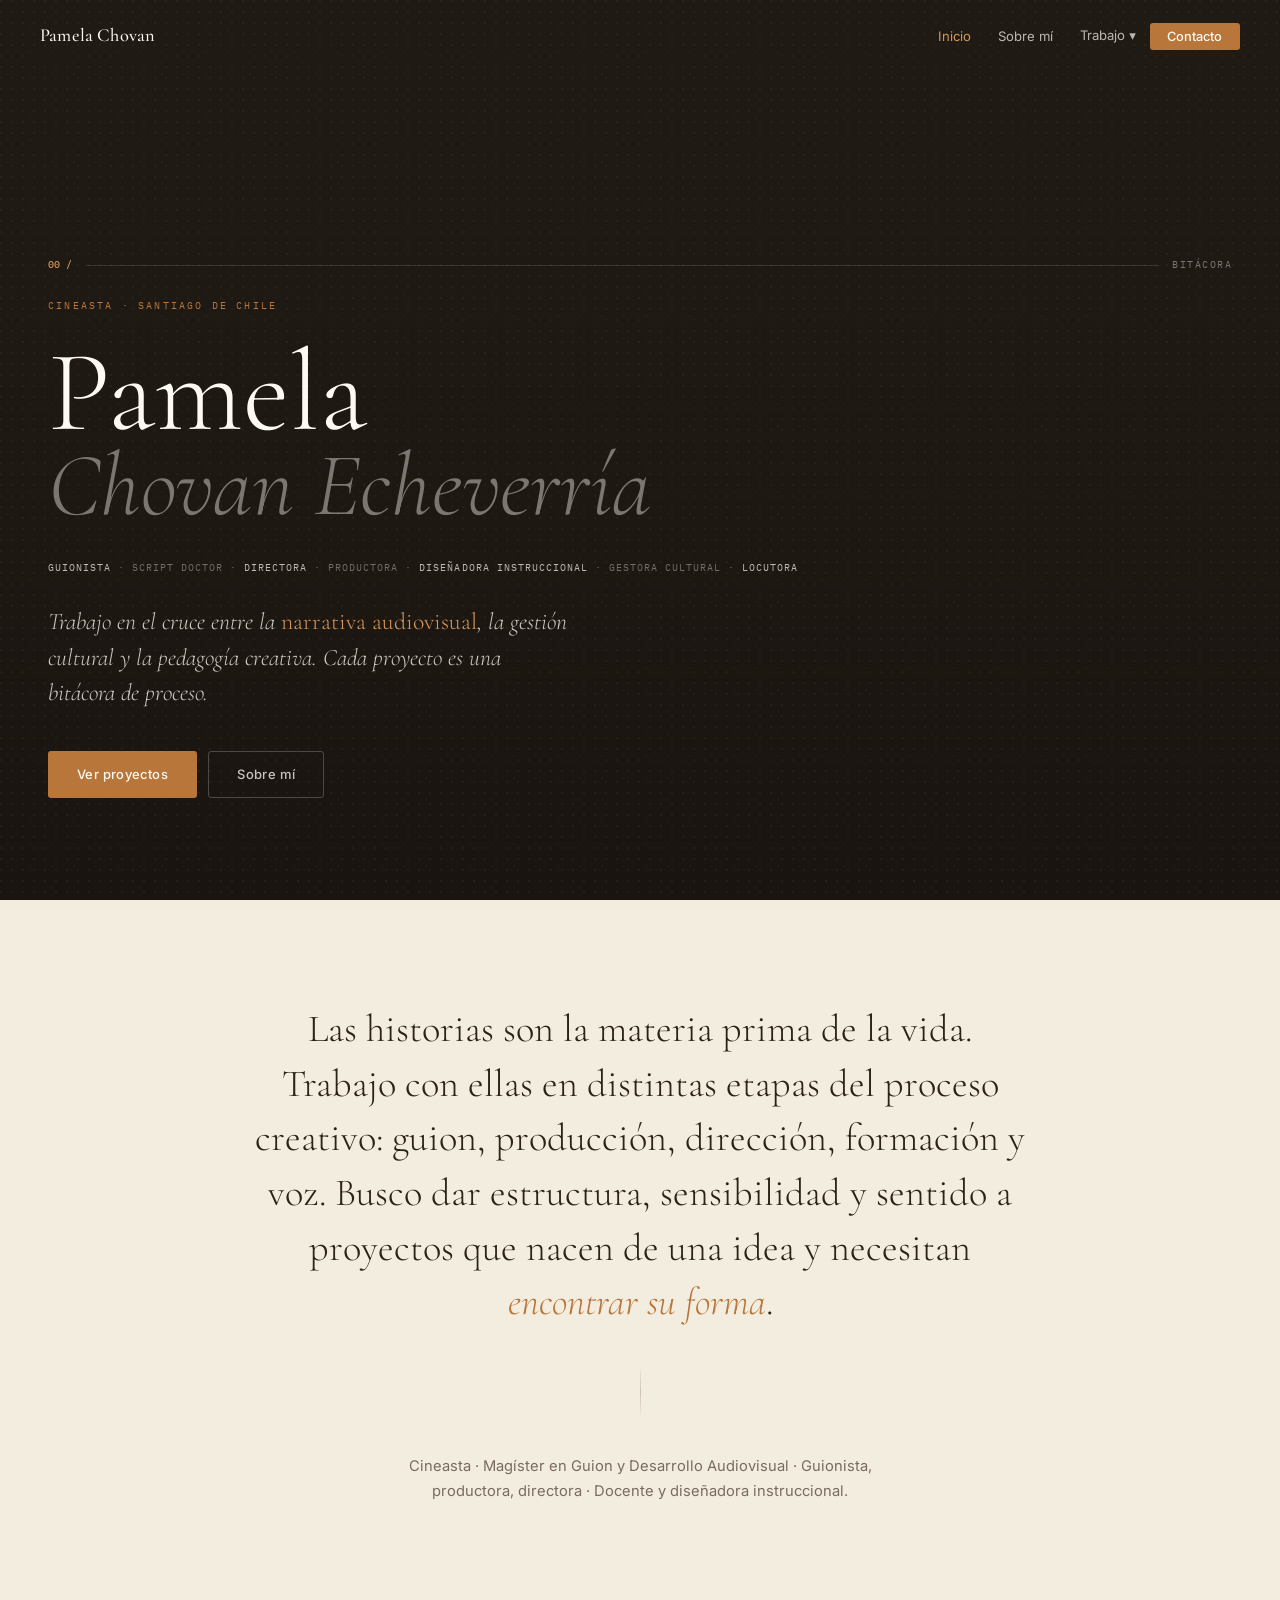
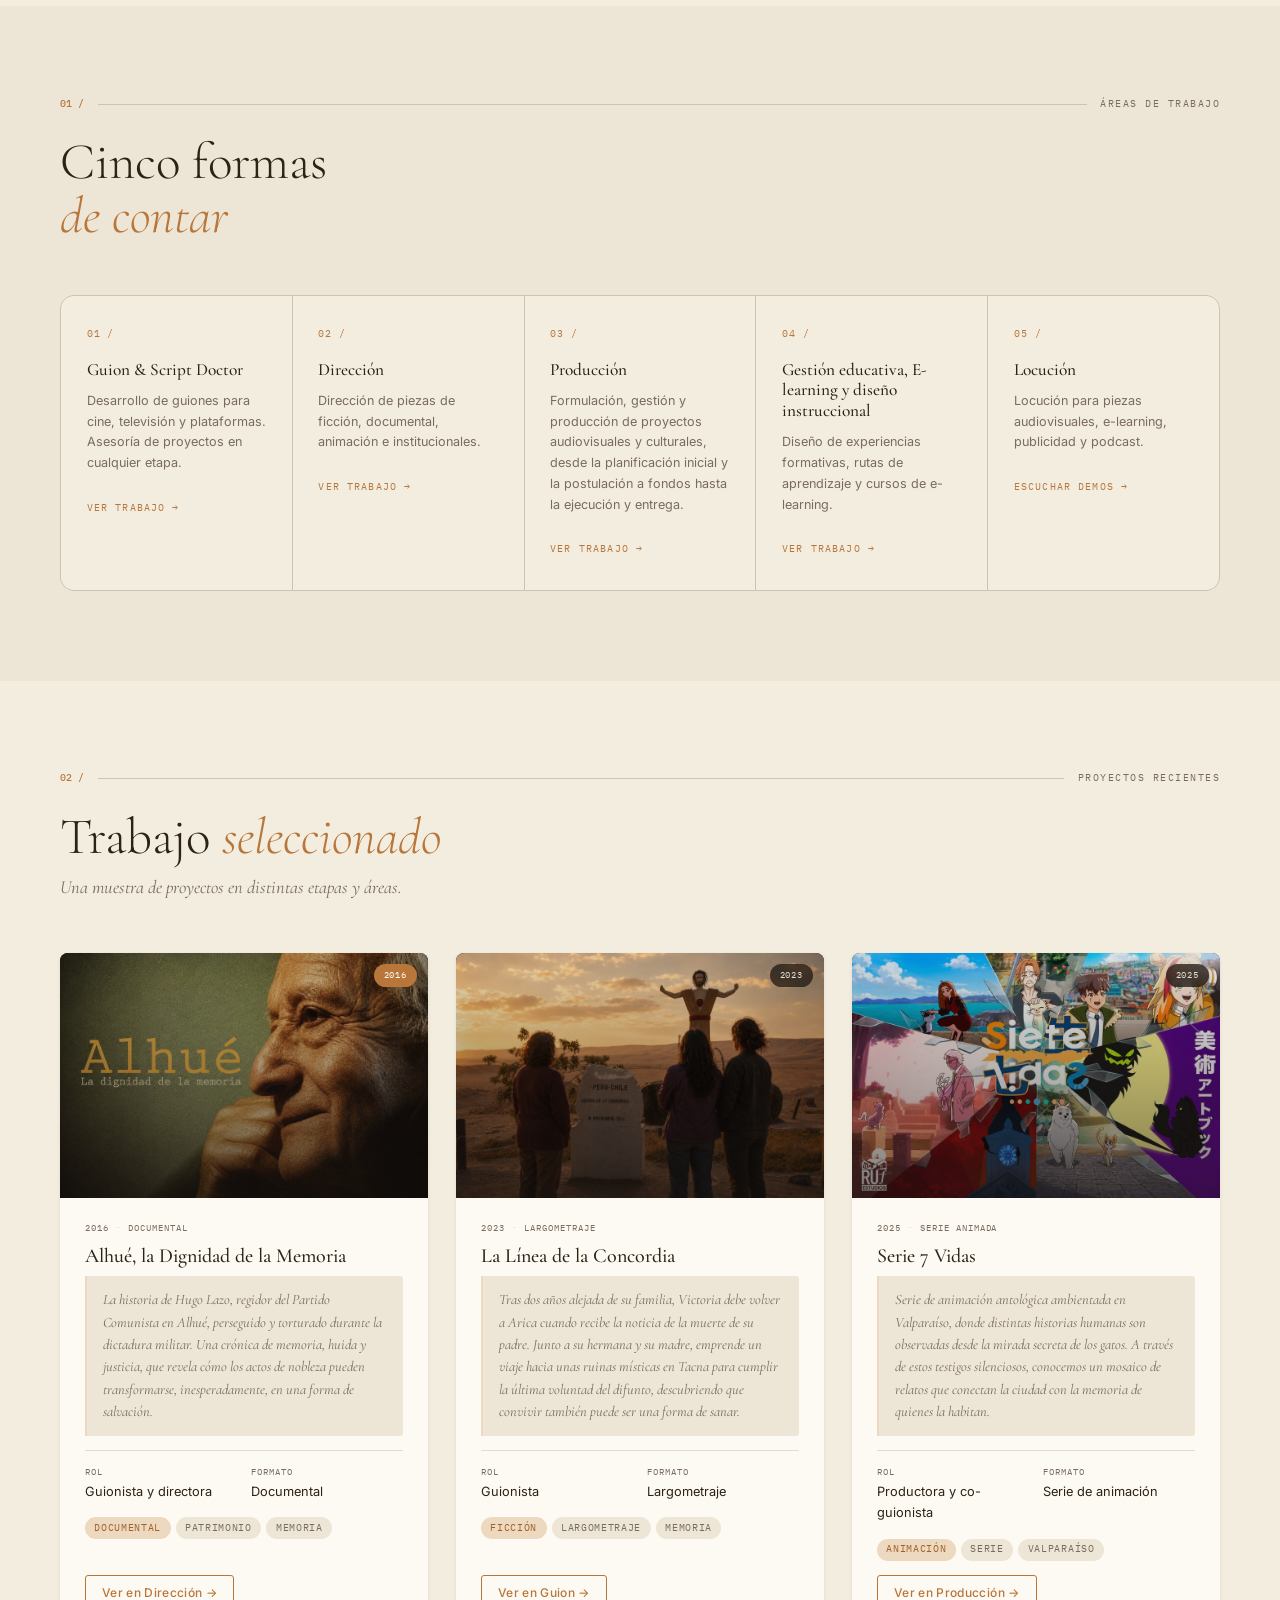
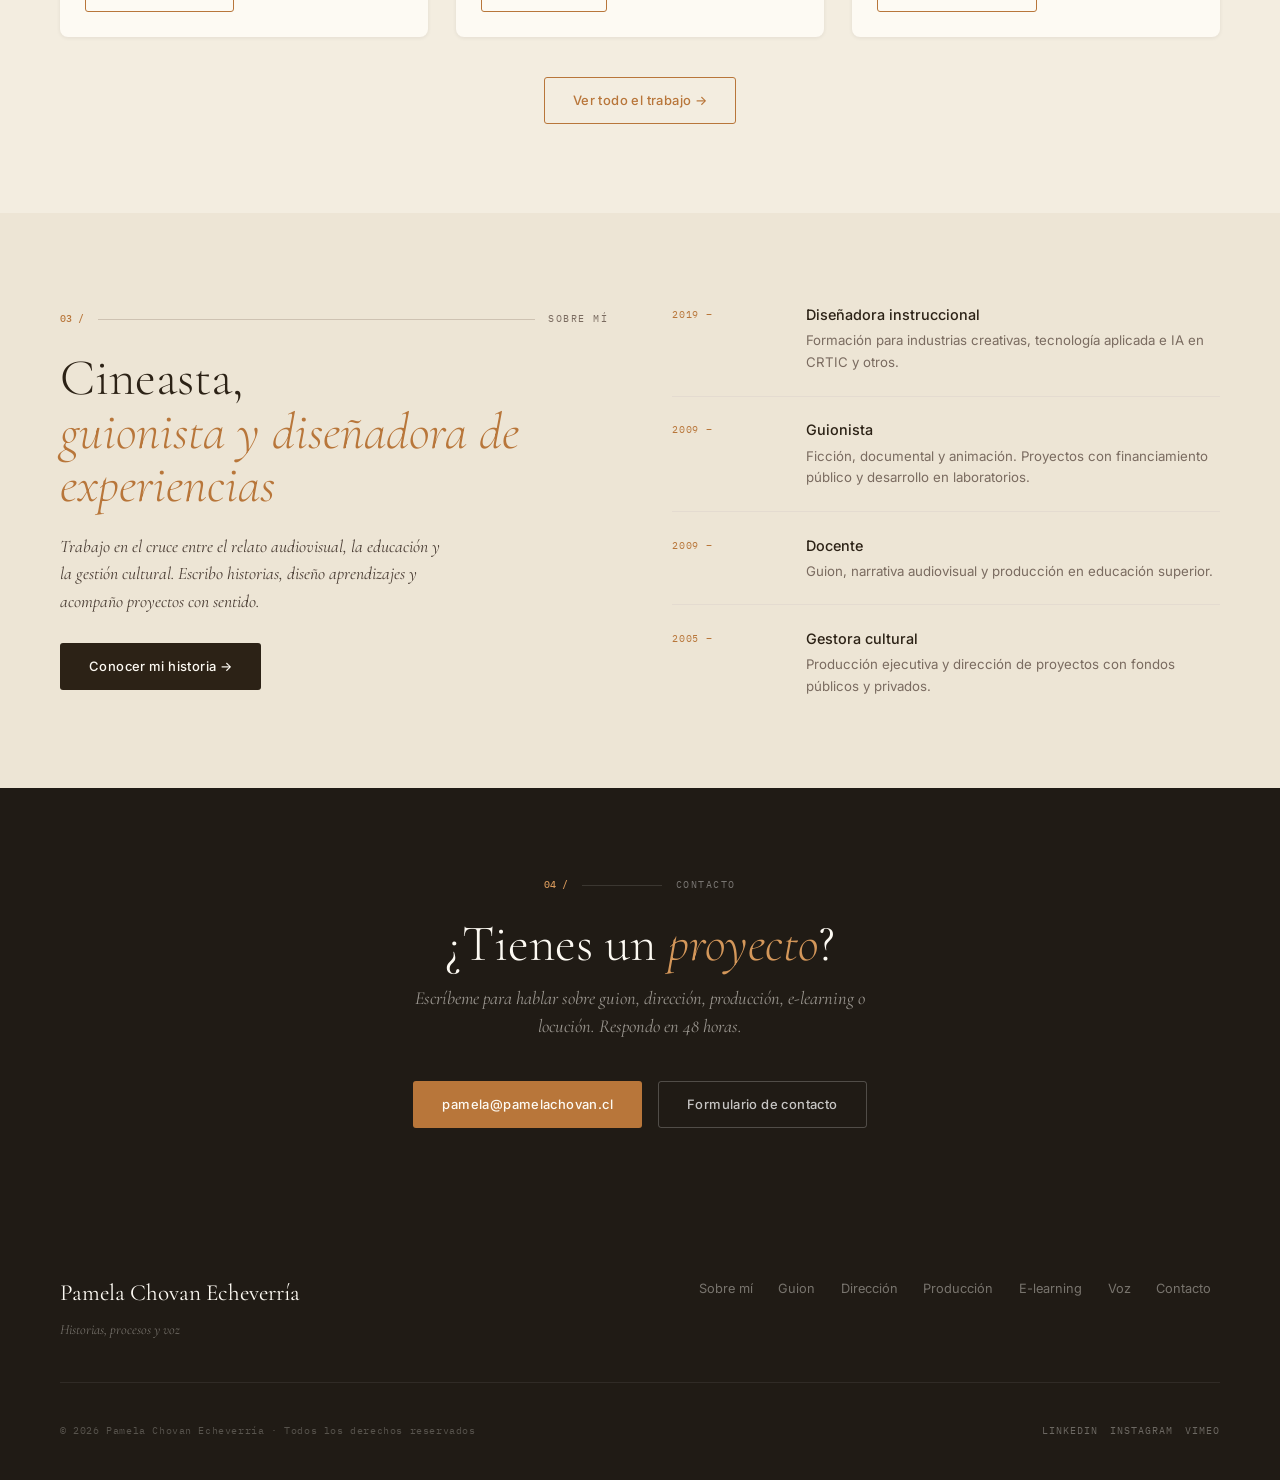
==== commit a4088b3f: "Actualiza sección Sobre mí con perfil y trayectoria reales Co-Authored-By: Claude Sonnet 4.6 <norepl" ====
--- a/index.html
+++ b/index.html
@@ -256,25 +256,29 @@
           <span class="sm__l"></span>
           <span class="sm__t">Sobre mí</span>
         </div>
-        <h2 class="section-title">Cineasta,<br><em>docente y gestora</em></h2>
+        <h2 class="section-title">Cineasta,<br><em>guionista y diseñadora de experiencias</em></h2>
         <p style="font-family:var(--f-d); font-style:italic; font-size:1.1rem; color:var(--text-md); line-height:1.55; margin:1.25rem 0 1.75rem; max-width:48ch;">
-          Más de quince años trabajando en el cruce entre el cine, la educación y la gestión cultural en Chile y Latinoamérica.
+          Trabajo en el cruce entre el relato audiovisual, la educación y la gestión cultural. Escribo historias, diseño aprendizajes y acompaño proyectos con sentido.
         </p>
         <a href="sobre-mi.html" class="btn btn-dk">Conocer mi historia →</a>
       </div>
       <div class="reveal reveal-delay-1">
         <div class="timeline">
           <div class="tl-item">
-            <span class="tl-yr">2023 –</span>
-            <div><p class="tl-body__t">Coordinadora Académica</p><p class="tl-body__d">Diseño de programas de formación audiovisual y gestión de equipos docentes.</p></div>
+            <span class="tl-yr">2019 –</span>
+            <div><p class="tl-body__t">Diseñadora instruccional</p><p class="tl-body__d">Formación para industrias creativas, tecnología aplicada e IA en CRTIC y otros.</p></div>
           </div>
           <div class="tl-item">
             <span class="tl-yr">2009 –</span>
-            <div><p class="tl-body__t">Docente universitaria</p><p class="tl-body__d">Guion, narrativa audiovisual y producción en universidades chilenas.</p></div>
+            <div><p class="tl-body__t">Guionista</p><p class="tl-body__d">Ficción, documental y animación. Proyectos con financiamiento público y desarrollo en laboratorios.</p></div>
+          </div>
+          <div class="tl-item">
+            <span class="tl-yr">2009 –</span>
+            <div><p class="tl-body__t">Docente</p><p class="tl-body__d">Guion, narrativa audiovisual y producción en educación superior.</p></div>
           </div>
           <div class="tl-item">
             <span class="tl-yr">2005 –</span>
-            <div><p class="tl-body__t">Gestora cultural</p><p class="tl-body__d">Producción y dirección de proyectos con fondos públicos y privados.</p></div>
+            <div><p class="tl-body__t">Gestora cultural</p><p class="tl-body__d">Producción ejecutiva y dirección de proyectos con fondos públicos y privados.</p></div>
           </div>
         </div>
       </div>
--- a/css/style.css
+++ b/css/style.css
@@ -284,7 +284,7 @@
 .pcard-med { position: relative; aspect-ratio: 16/9; overflow: hidden; background: var(--carbon); }
 .pcard-med img { width: 100%; height: 100%; object-fit: cover; transition: transform .65s var(--ease); }
 .pcard:hover .pcard-med img { transform: scale(1.04); }
-.pcard-med__ph { position: absolute; inset: 0; display: flex; align-items: center; justify-content: center; flex-direction: column; gap: .6rem; color: rgba(253,250,243,.18); font-family: var(--f-m); font-size: .58rem; text-align: center; line-height: 2; }
+.pcard-med__ph { display: none; }
 .pcard-med__badge { position: absolute; top: .7rem; right: .7rem; background: rgba(26,20,16,.72); color: rgba(253,250,243,.85); font-family: var(--f-m); font-size: .58rem; letter-spacing: .1em; text-transform: uppercase; padding: .22rem .6rem; border-radius: 2rem; backdrop-filter: blur(4px); }
 .pcard-med__badge--c { background: var(--copper); color: var(--white); }
 .pcard-med--cinema { background: linear-gradient(135deg, #1A1410, #2C2420); }
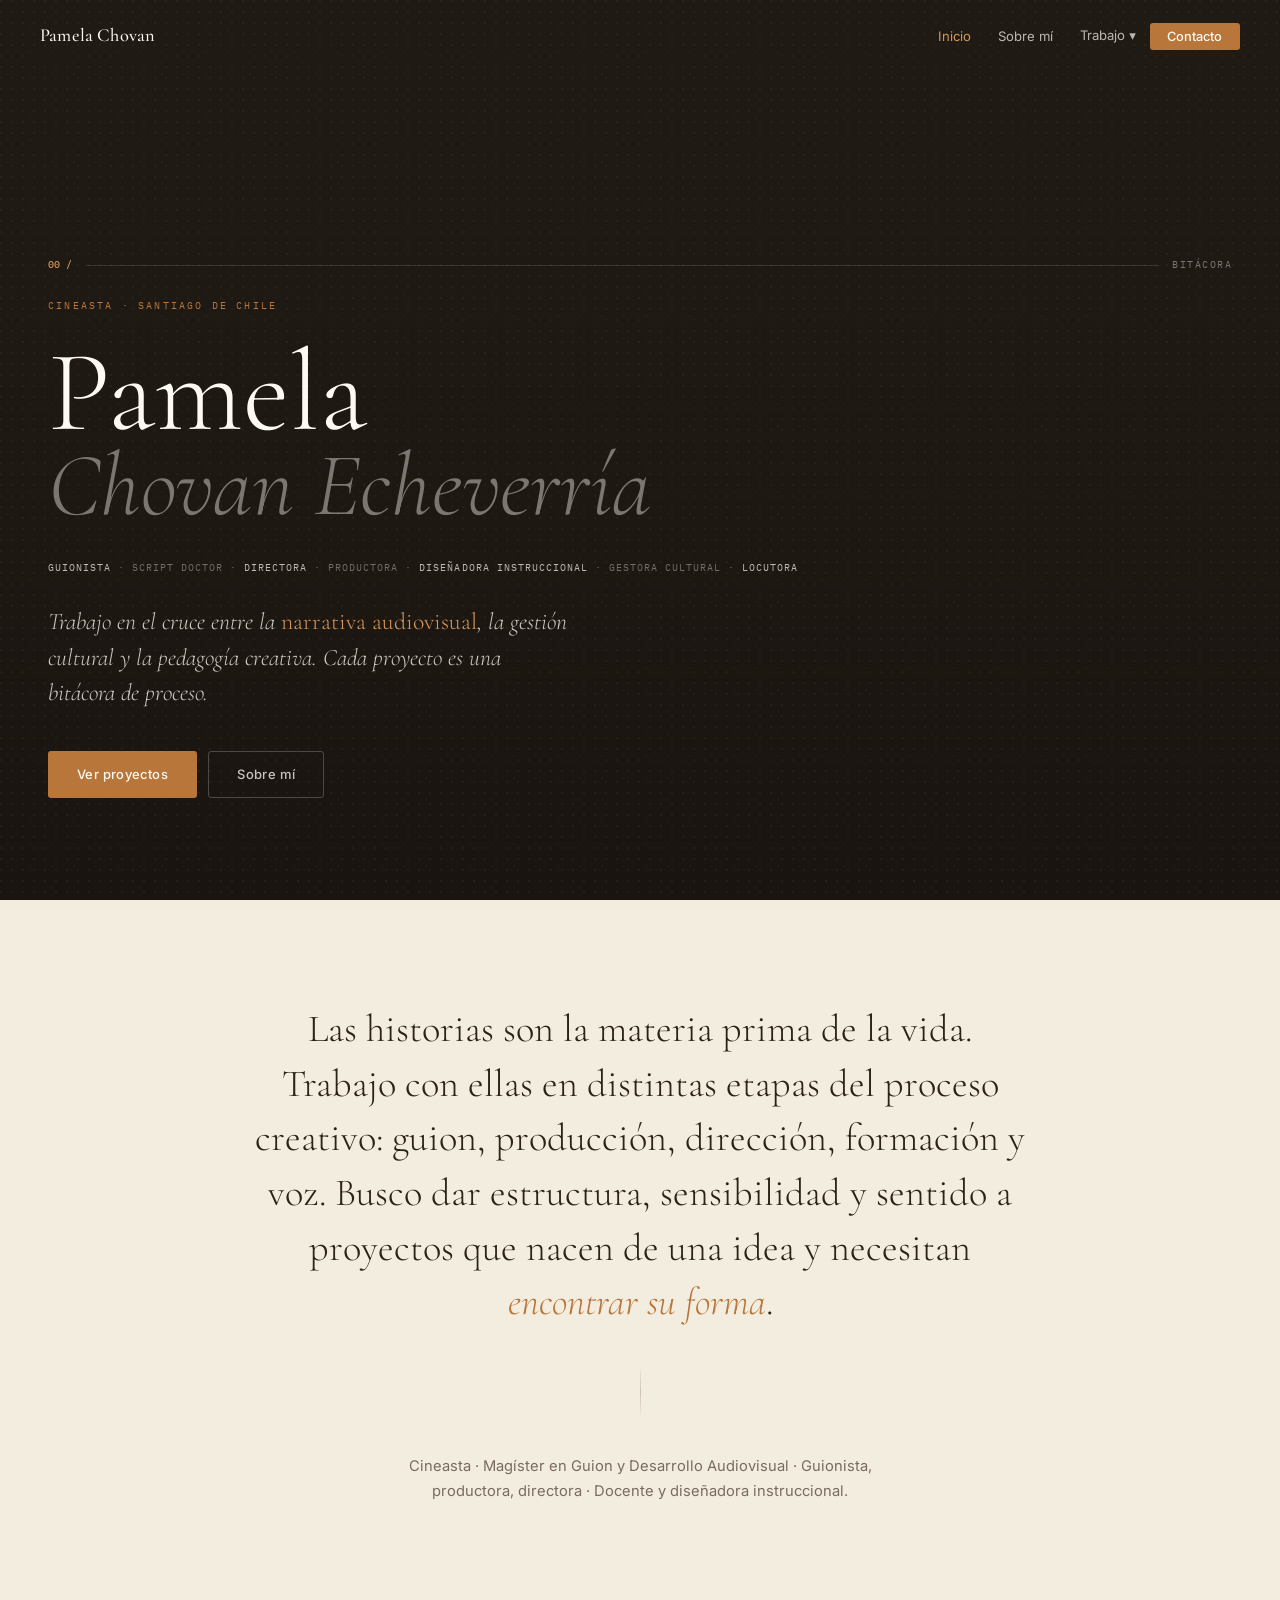
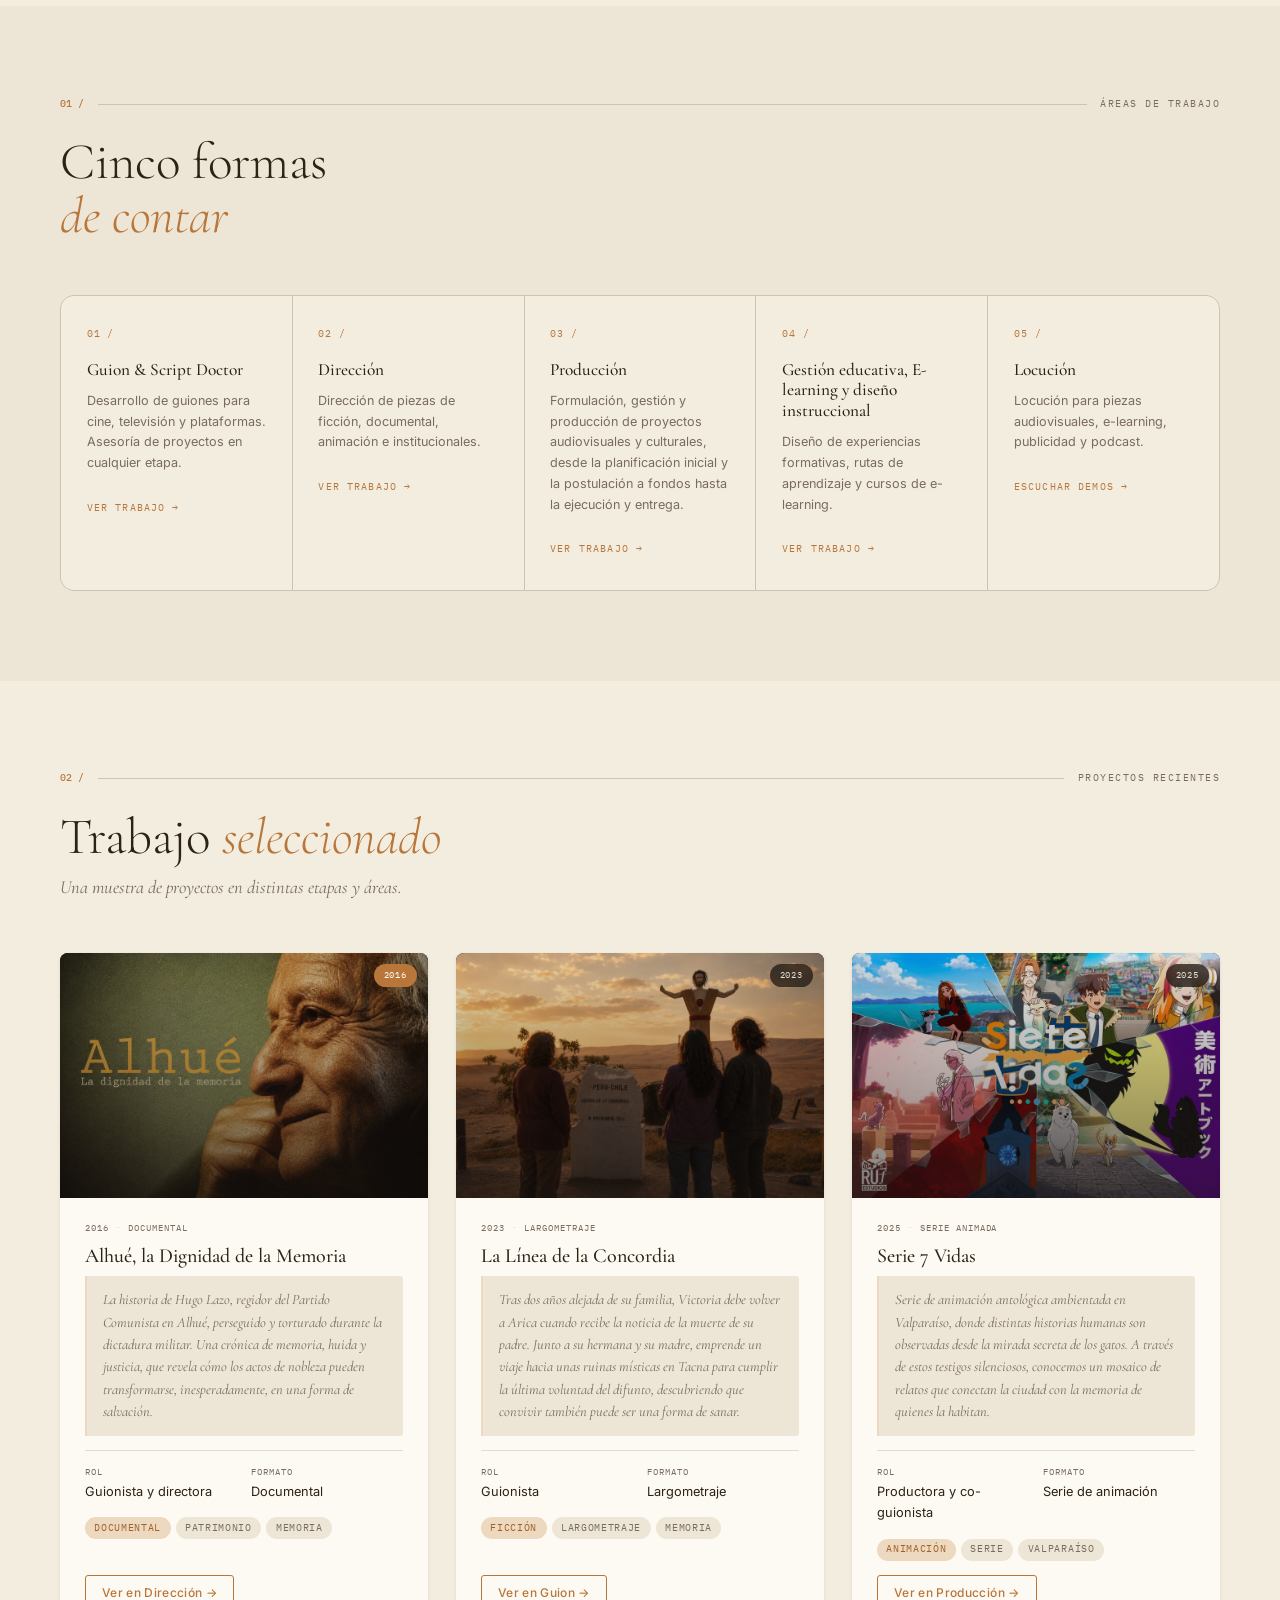
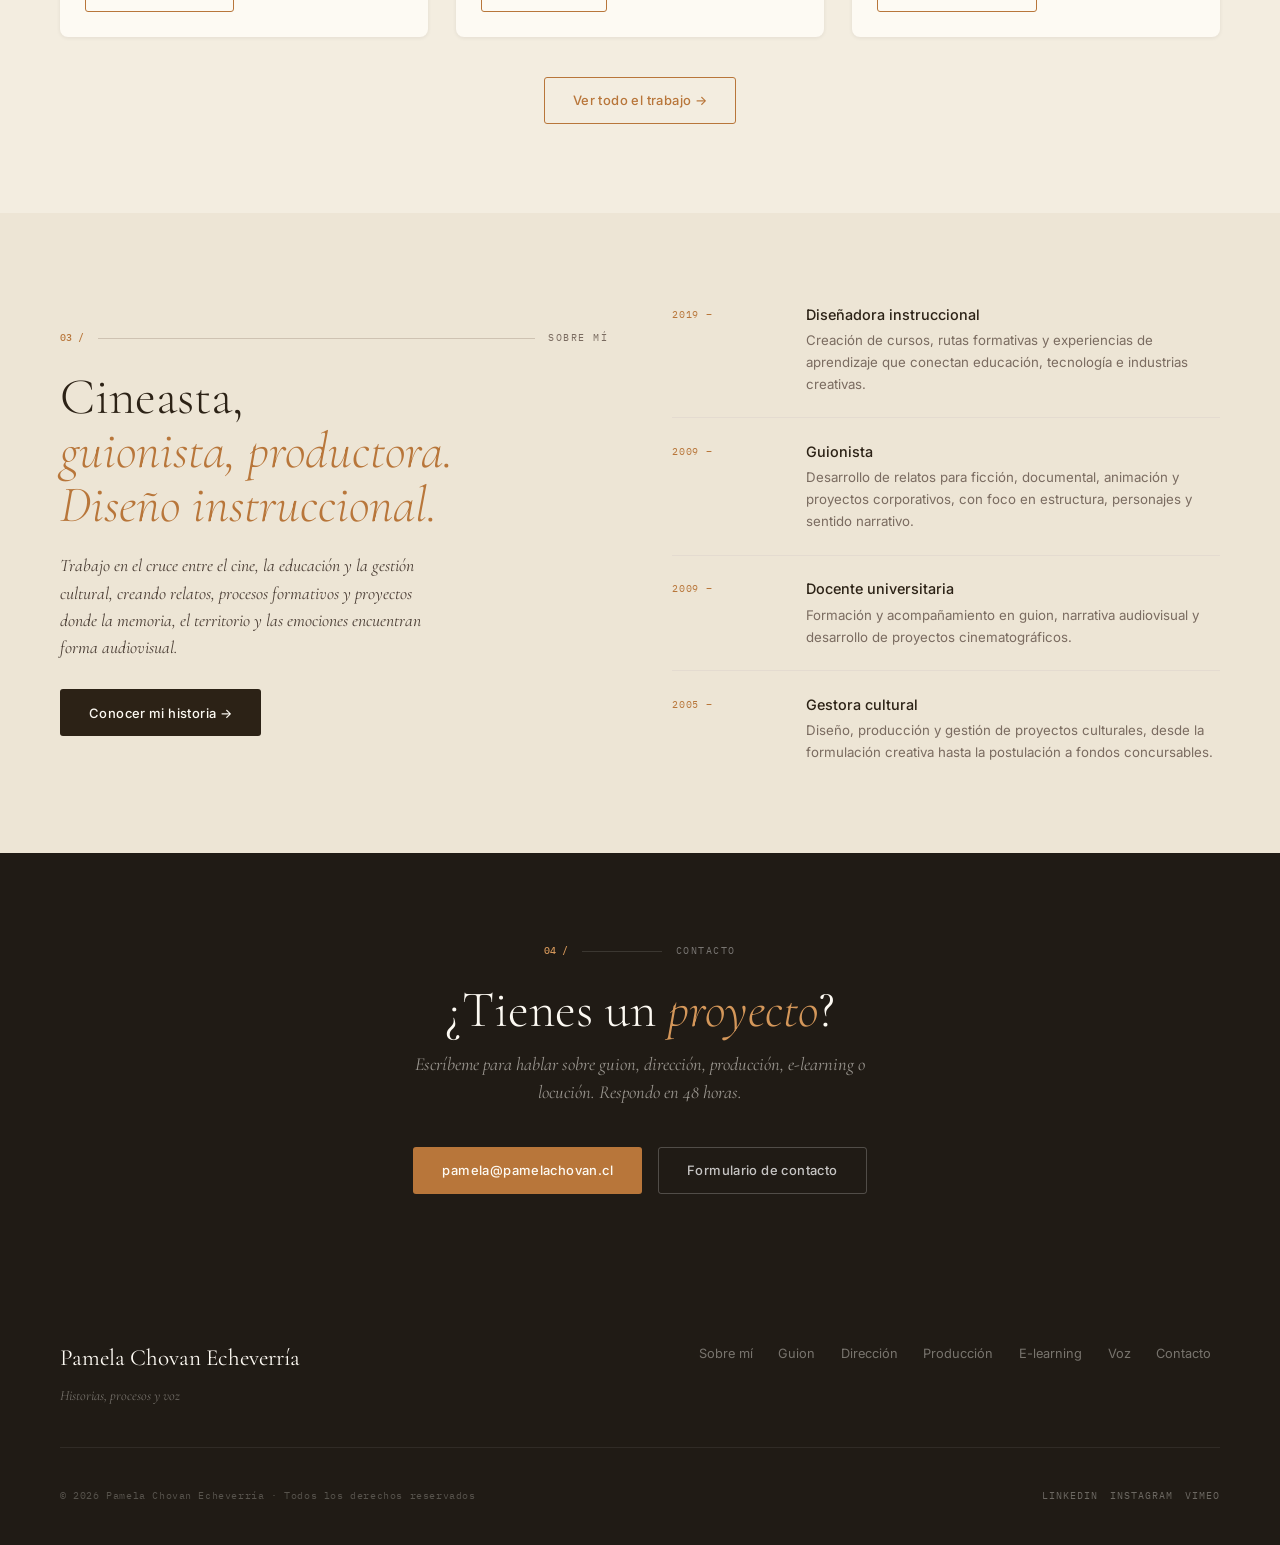
==== commit bc55b9fd: "Actualiza contenido sección Sobre mí con texto definitivo Co-Authored-By: Claude Sonnet 4.6 <noreply" ====
--- a/index.html
+++ b/index.html
@@ -256,9 +256,9 @@
           <span class="sm__l"></span>
           <span class="sm__t">Sobre mí</span>
         </div>
-        <h2 class="section-title">Cineasta,<br><em>guionista y diseñadora de experiencias</em></h2>
+        <h2 class="section-title">Cineasta,<br><em>guionista, productora.<br>Diseño instruccional.</em></h2>
         <p style="font-family:var(--f-d); font-style:italic; font-size:1.1rem; color:var(--text-md); line-height:1.55; margin:1.25rem 0 1.75rem; max-width:48ch;">
-          Trabajo en el cruce entre el relato audiovisual, la educación y la gestión cultural. Escribo historias, diseño aprendizajes y acompaño proyectos con sentido.
+          Trabajo en el cruce entre el cine, la educación y la gestión cultural, creando relatos, procesos formativos y proyectos donde la memoria, el territorio y las emociones encuentran forma audiovisual.
         </p>
         <a href="sobre-mi.html" class="btn btn-dk">Conocer mi historia →</a>
       </div>
@@ -266,19 +266,19 @@
         <div class="timeline">
           <div class="tl-item">
             <span class="tl-yr">2019 –</span>
-            <div><p class="tl-body__t">Diseñadora instruccional</p><p class="tl-body__d">Formación para industrias creativas, tecnología aplicada e IA en CRTIC y otros.</p></div>
+            <div><p class="tl-body__t">Diseñadora instruccional</p><p class="tl-body__d">Creación de cursos, rutas formativas y experiencias de aprendizaje que conectan educación, tecnología e industrias creativas.</p></div>
           </div>
           <div class="tl-item">
             <span class="tl-yr">2009 –</span>
-            <div><p class="tl-body__t">Guionista</p><p class="tl-body__d">Ficción, documental y animación. Proyectos con financiamiento público y desarrollo en laboratorios.</p></div>
+            <div><p class="tl-body__t">Guionista</p><p class="tl-body__d">Desarrollo de relatos para ficción, documental, animación y proyectos corporativos, con foco en estructura, personajes y sentido narrativo.</p></div>
           </div>
           <div class="tl-item">
             <span class="tl-yr">2009 –</span>
-            <div><p class="tl-body__t">Docente</p><p class="tl-body__d">Guion, narrativa audiovisual y producción en educación superior.</p></div>
+            <div><p class="tl-body__t">Docente universitaria</p><p class="tl-body__d">Formación y acompañamiento en guion, narrativa audiovisual y desarrollo de proyectos cinematográficos.</p></div>
           </div>
           <div class="tl-item">
             <span class="tl-yr">2005 –</span>
-            <div><p class="tl-body__t">Gestora cultural</p><p class="tl-body__d">Producción ejecutiva y dirección de proyectos con fondos públicos y privados.</p></div>
+            <div><p class="tl-body__t">Gestora cultural</p><p class="tl-body__d">Diseño, producción y gestión de proyectos culturales, desde la formulación creativa hasta la postulación a fondos concursables.</p></div>
           </div>
         </div>
       </div>
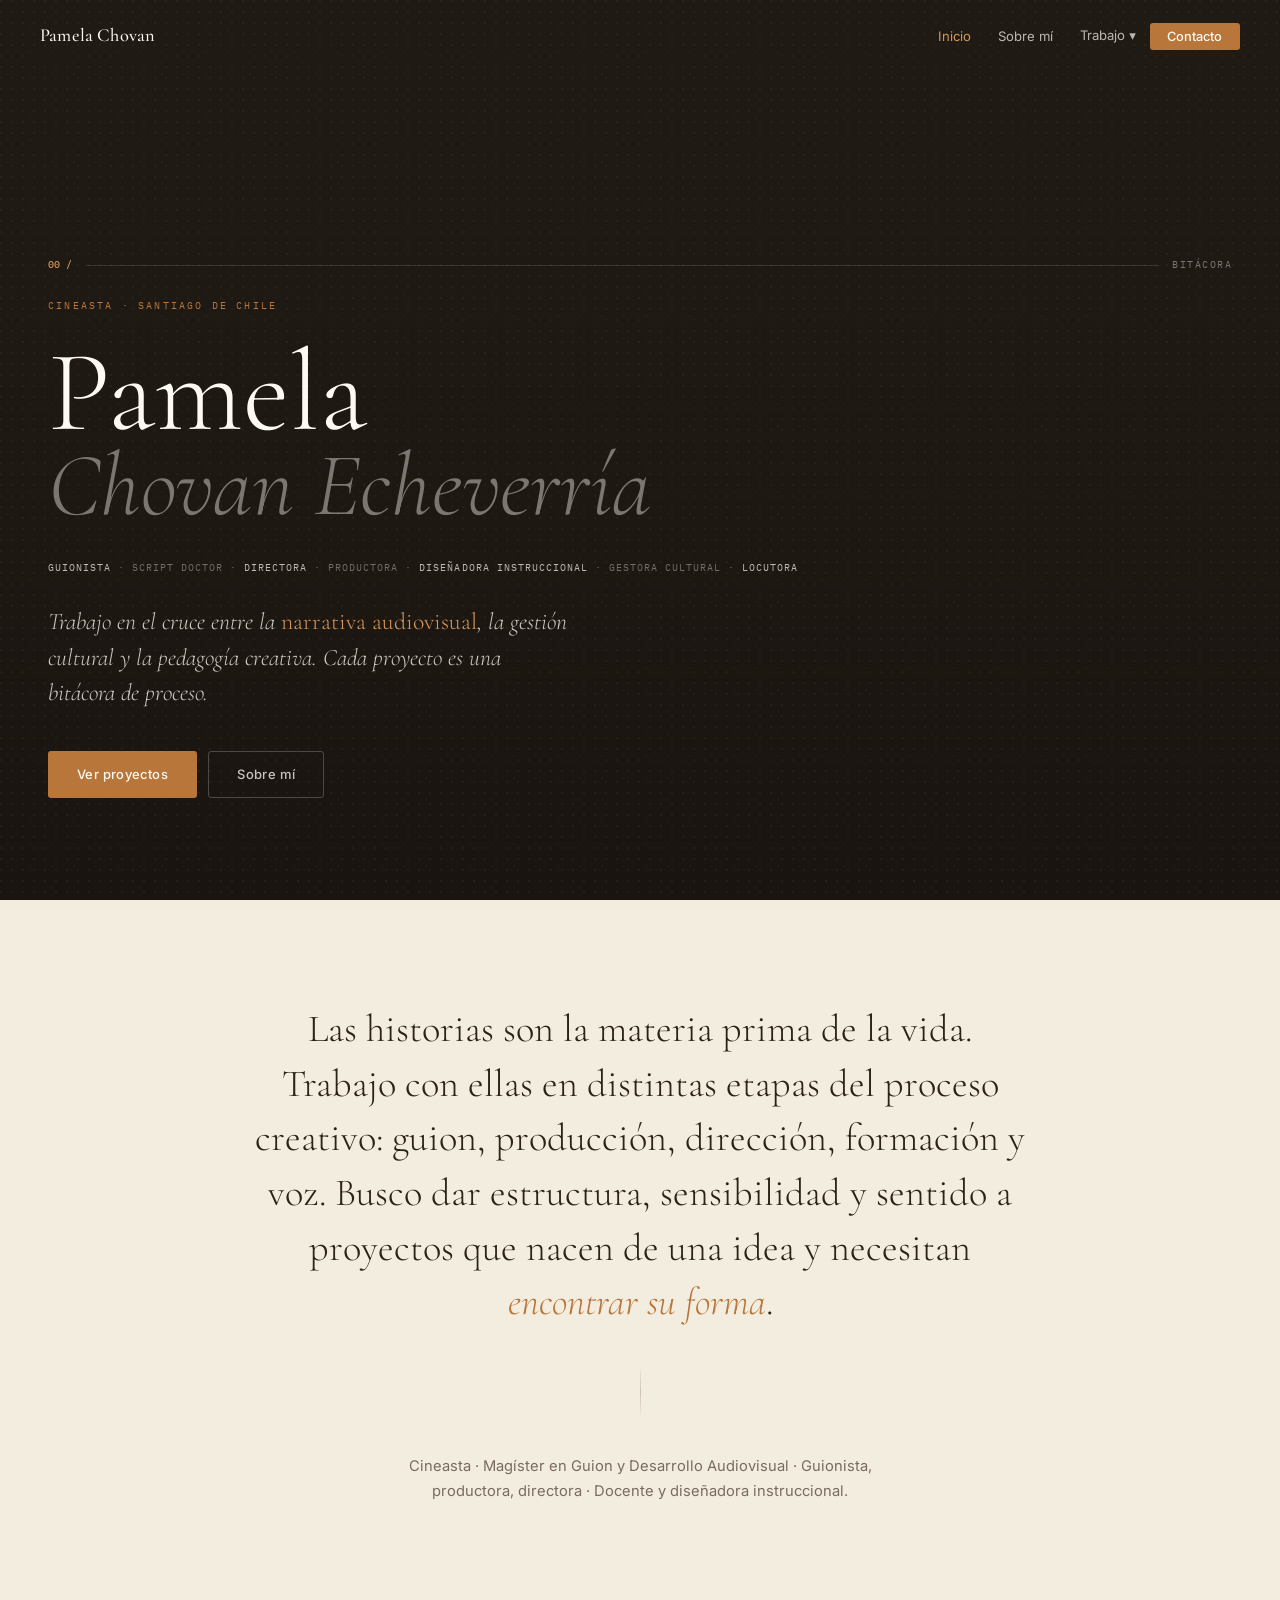
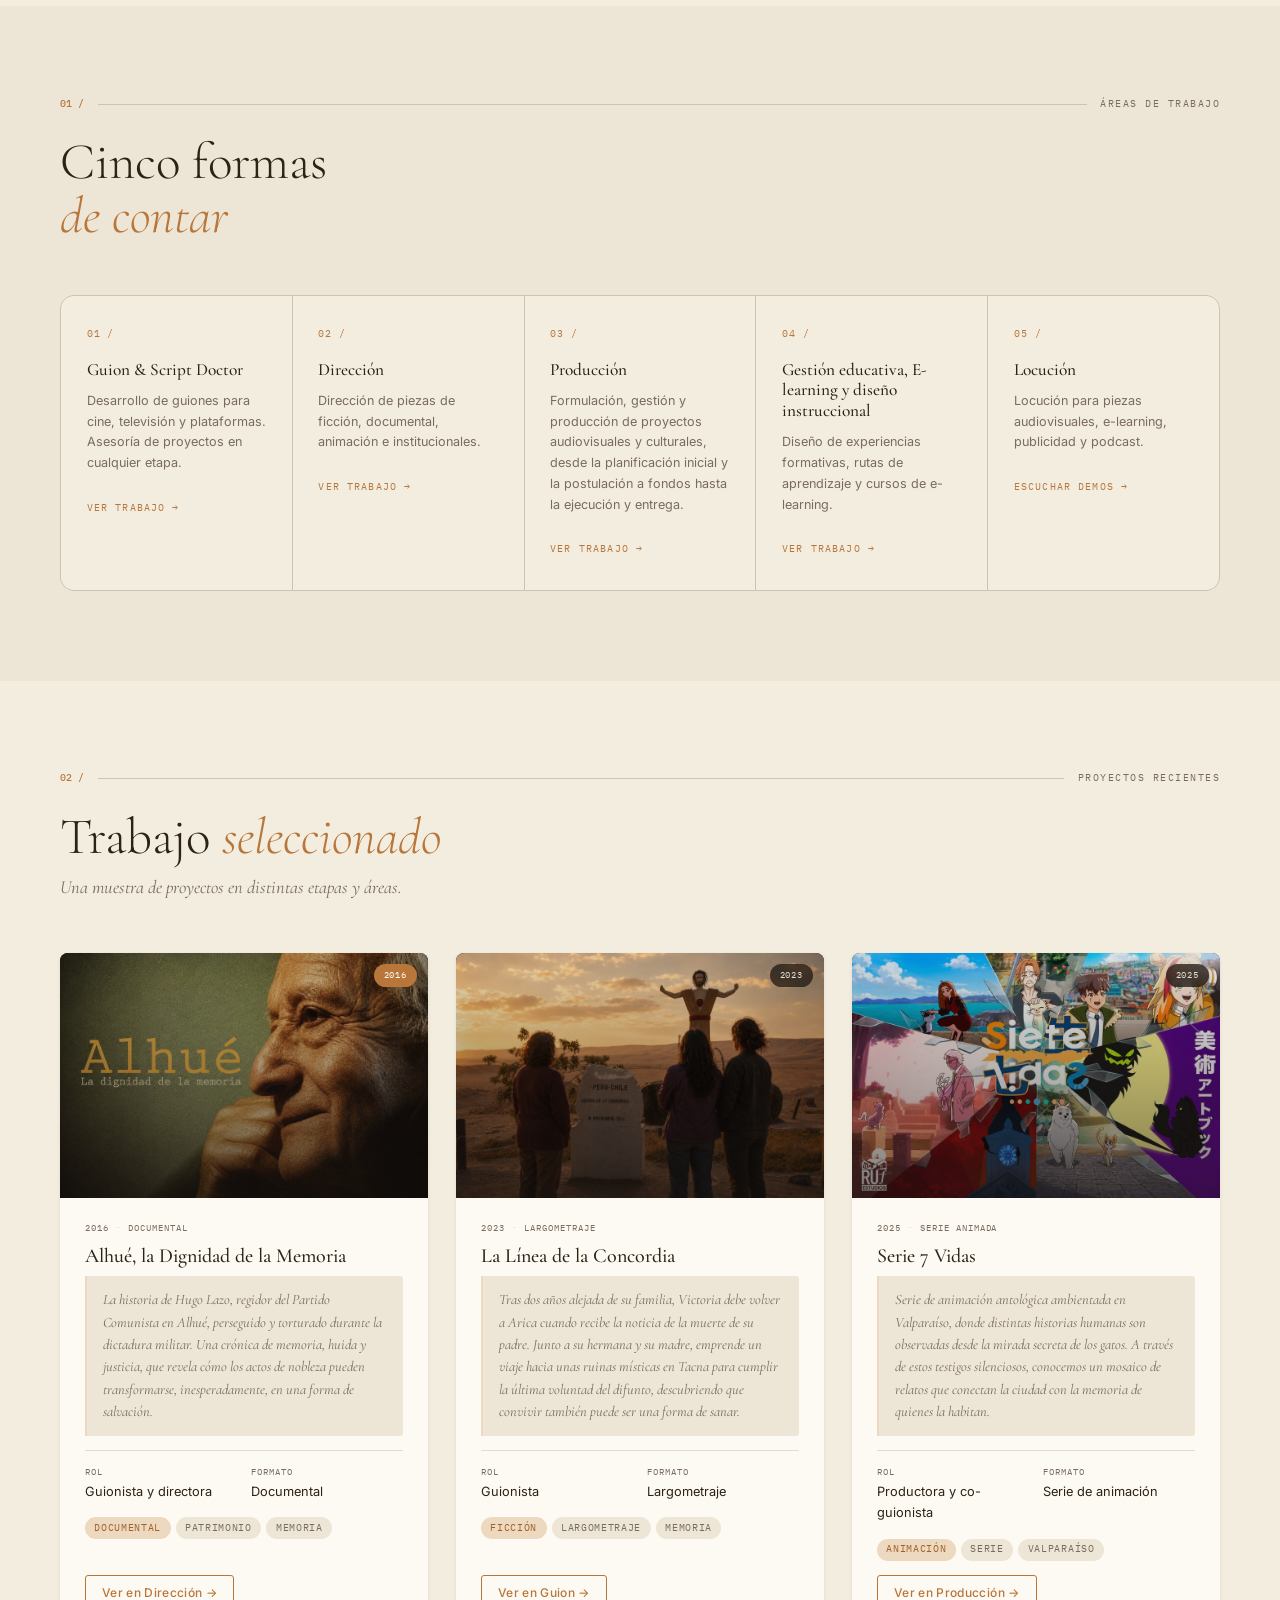
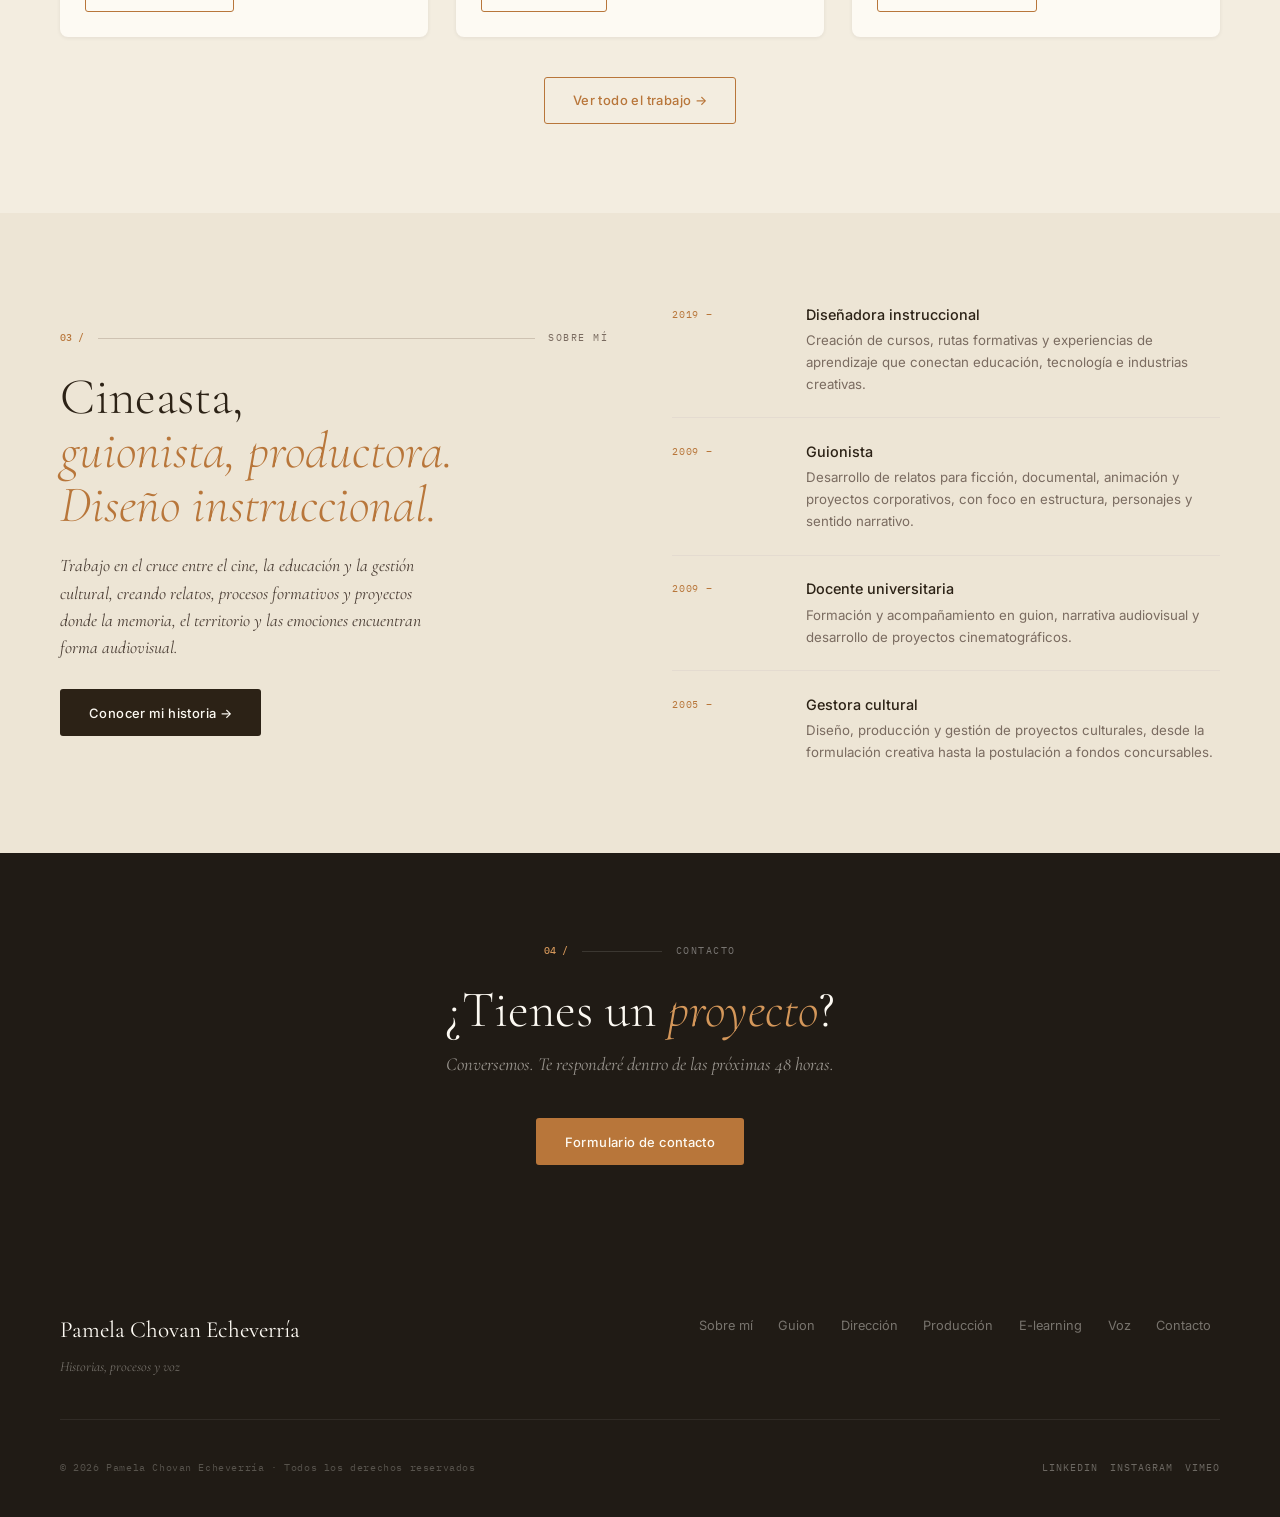
==== commit aec0129c: "Actualiza sección Contacto: texto nuevo y solo botón formulario Co-Authored-By: Claude Sonnet 4.6 <n" ====
--- a/index.html
+++ b/index.html
@@ -296,12 +296,10 @@
     </div>
     <h2 class="section-title section-title--lt reveal" style="margin-bottom:.75rem;">¿Tienes un <em style="color:var(--copper-l);">proyecto</em>?</h2>
     <p class="section-subtitle section-subtitle--lt reveal reveal-delay-1" style="margin-inline:auto;">
-      Escríbeme para hablar sobre guion, dirección, producción, e-learning o locución. Respondo en 48 horas.
+      Conversemos. Te responderé dentro de las próximas 48 horas.
     </p>
     <div style="margin-top:2.5rem;" class="reveal reveal-delay-2">
-      <!-- EDITAR: Reemplaza con tu correo real -->
-      <a href="mailto:pamela@pamelachovan.cl" class="btn btn-copper" style="margin-right:.75rem;">pamela@pamelachovan.cl</a>
-      <a href="contacto.html" class="btn btn-ghost-lt">Formulario de contacto</a>
+      <a href="contacto.html" class="btn btn-copper">Formulario de contacto</a>
     </div>
   </div>
 </section>
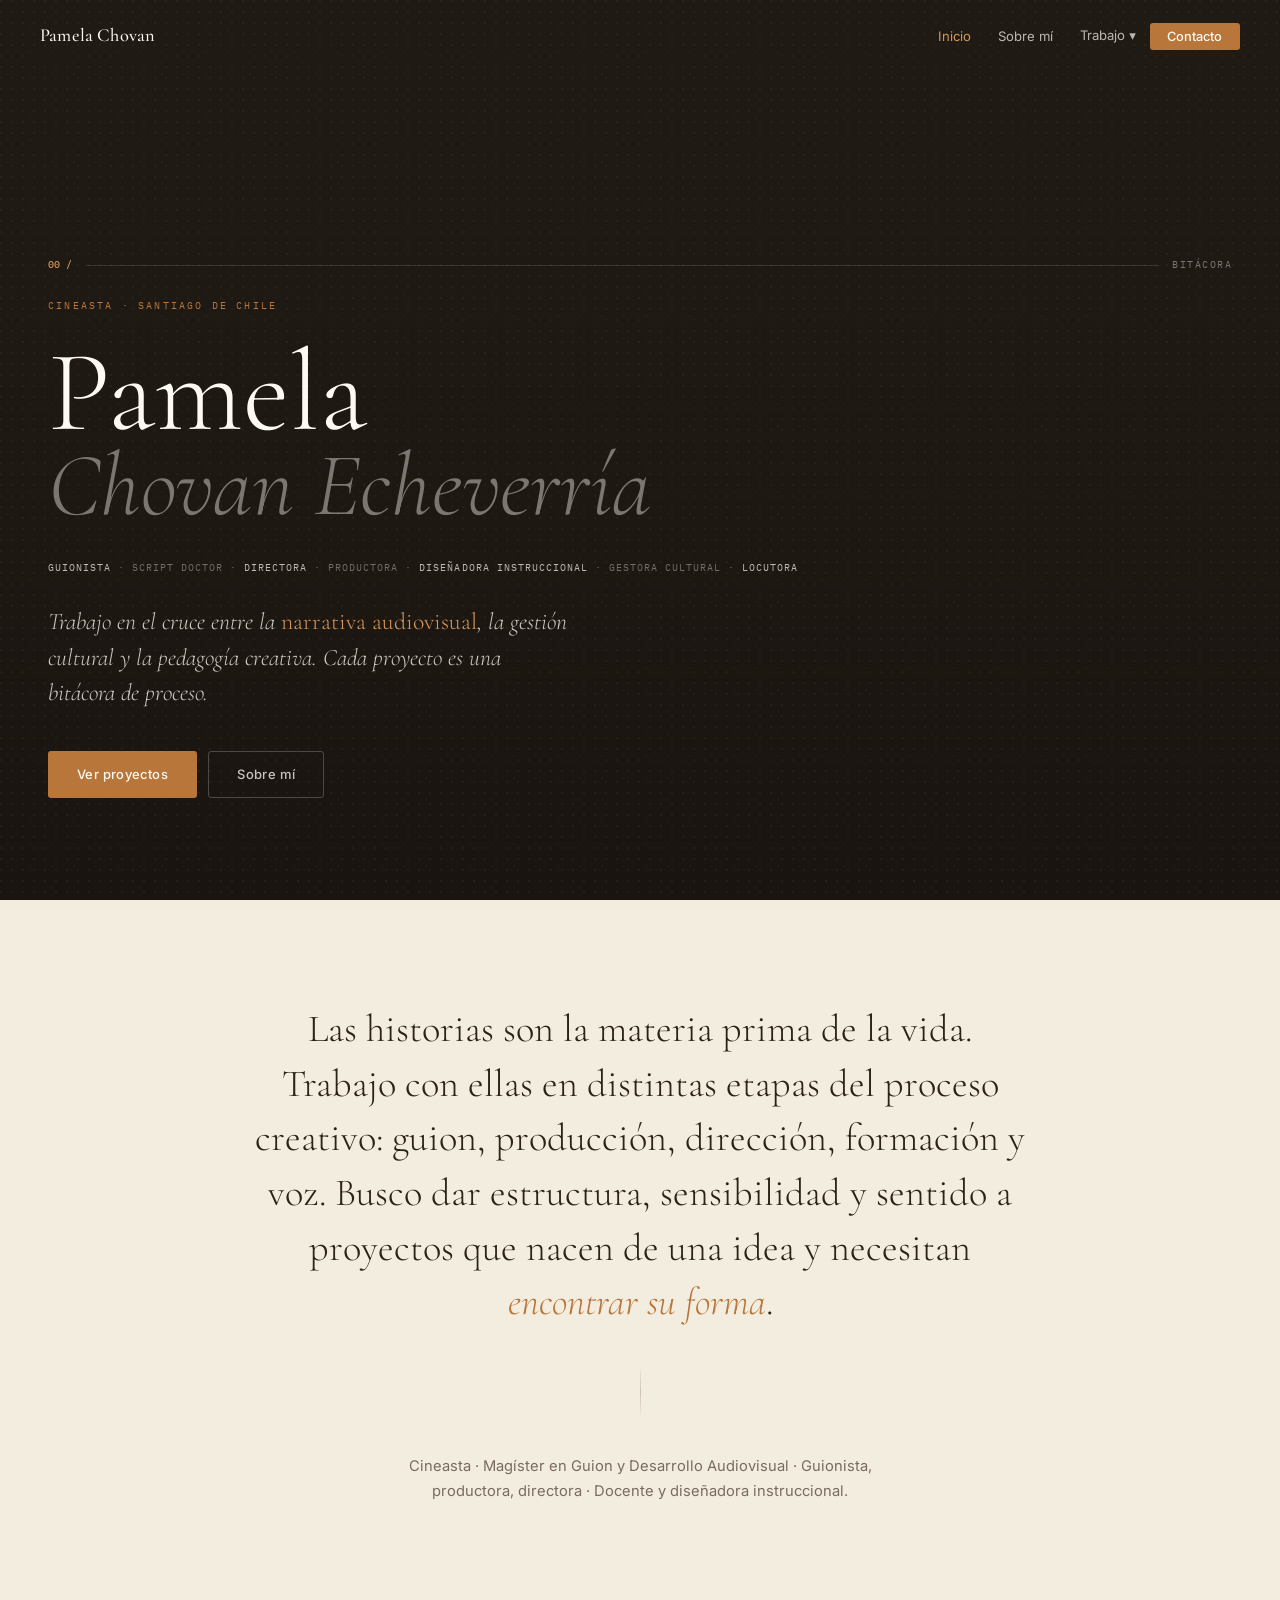
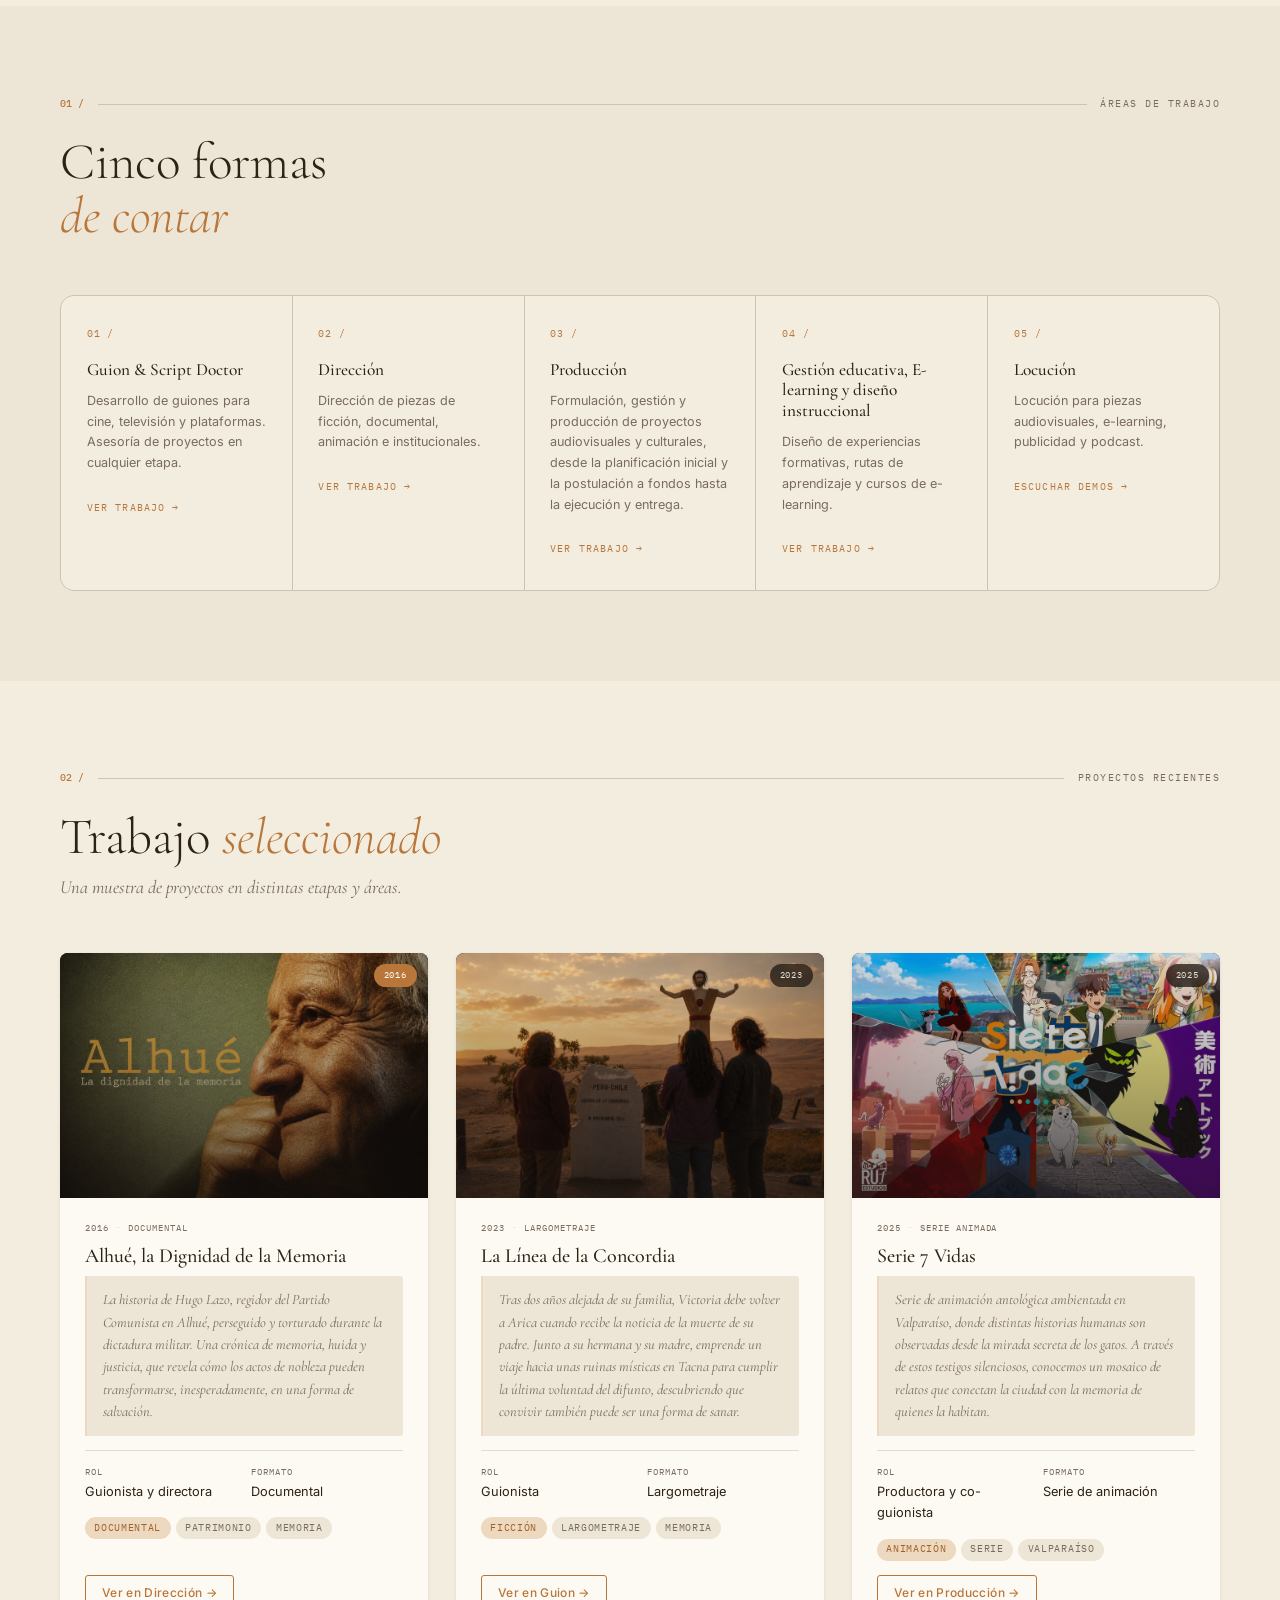
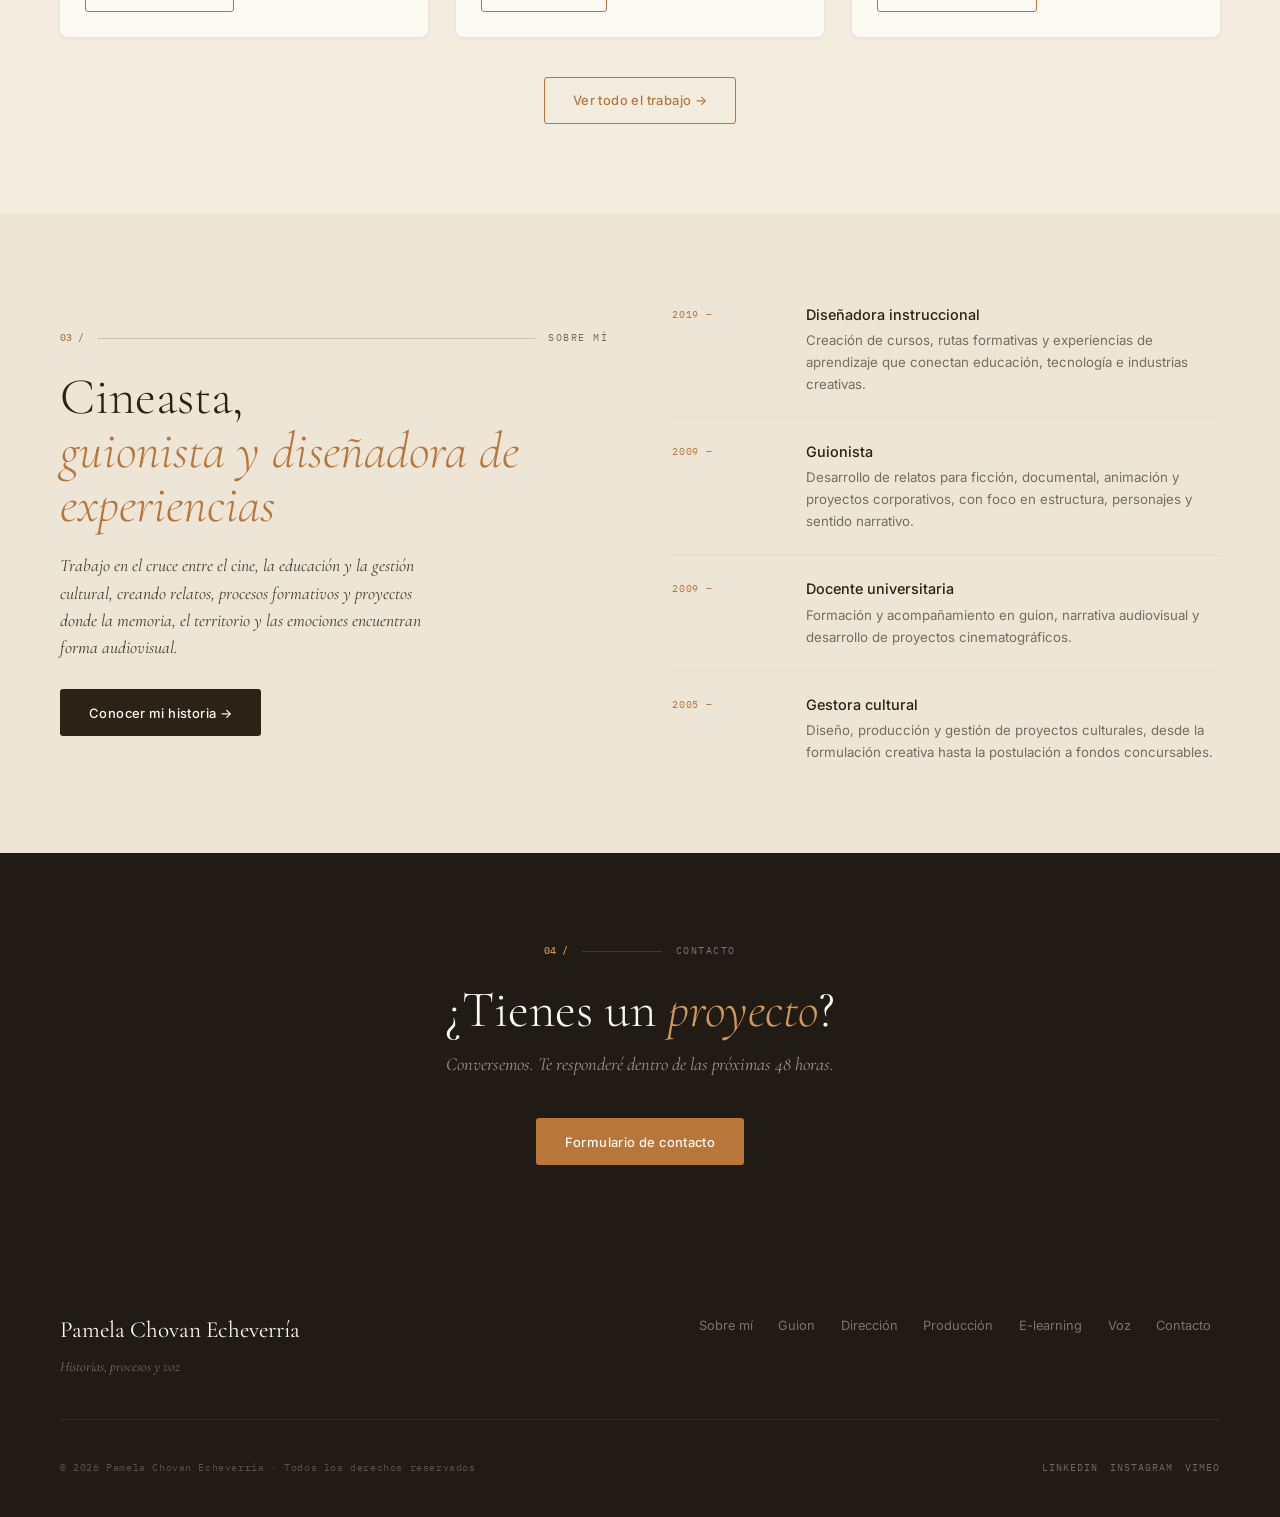
==== commit 6440780b: "Corrige título sección Sobre mí: guionista y diseñadora de experiencias Co-Authored-By: Claude Sonne" ====
--- a/index.html
+++ b/index.html
@@ -256,7 +256,7 @@
           <span class="sm__l"></span>
           <span class="sm__t">Sobre mí</span>
         </div>
-        <h2 class="section-title">Cineasta,<br><em>guionista, productora.<br>Diseño instruccional.</em></h2>
+        <h2 class="section-title">Cineasta,<br><em>guionista y diseñadora de experiencias</em></h2>
         <p style="font-family:var(--f-d); font-style:italic; font-size:1.1rem; color:var(--text-md); line-height:1.55; margin:1.25rem 0 1.75rem; max-width:48ch;">
           Trabajo en el cruce entre el cine, la educación y la gestión cultural, creando relatos, procesos formativos y proyectos donde la memoria, el territorio y las emociones encuentran forma audiovisual.
         </p>
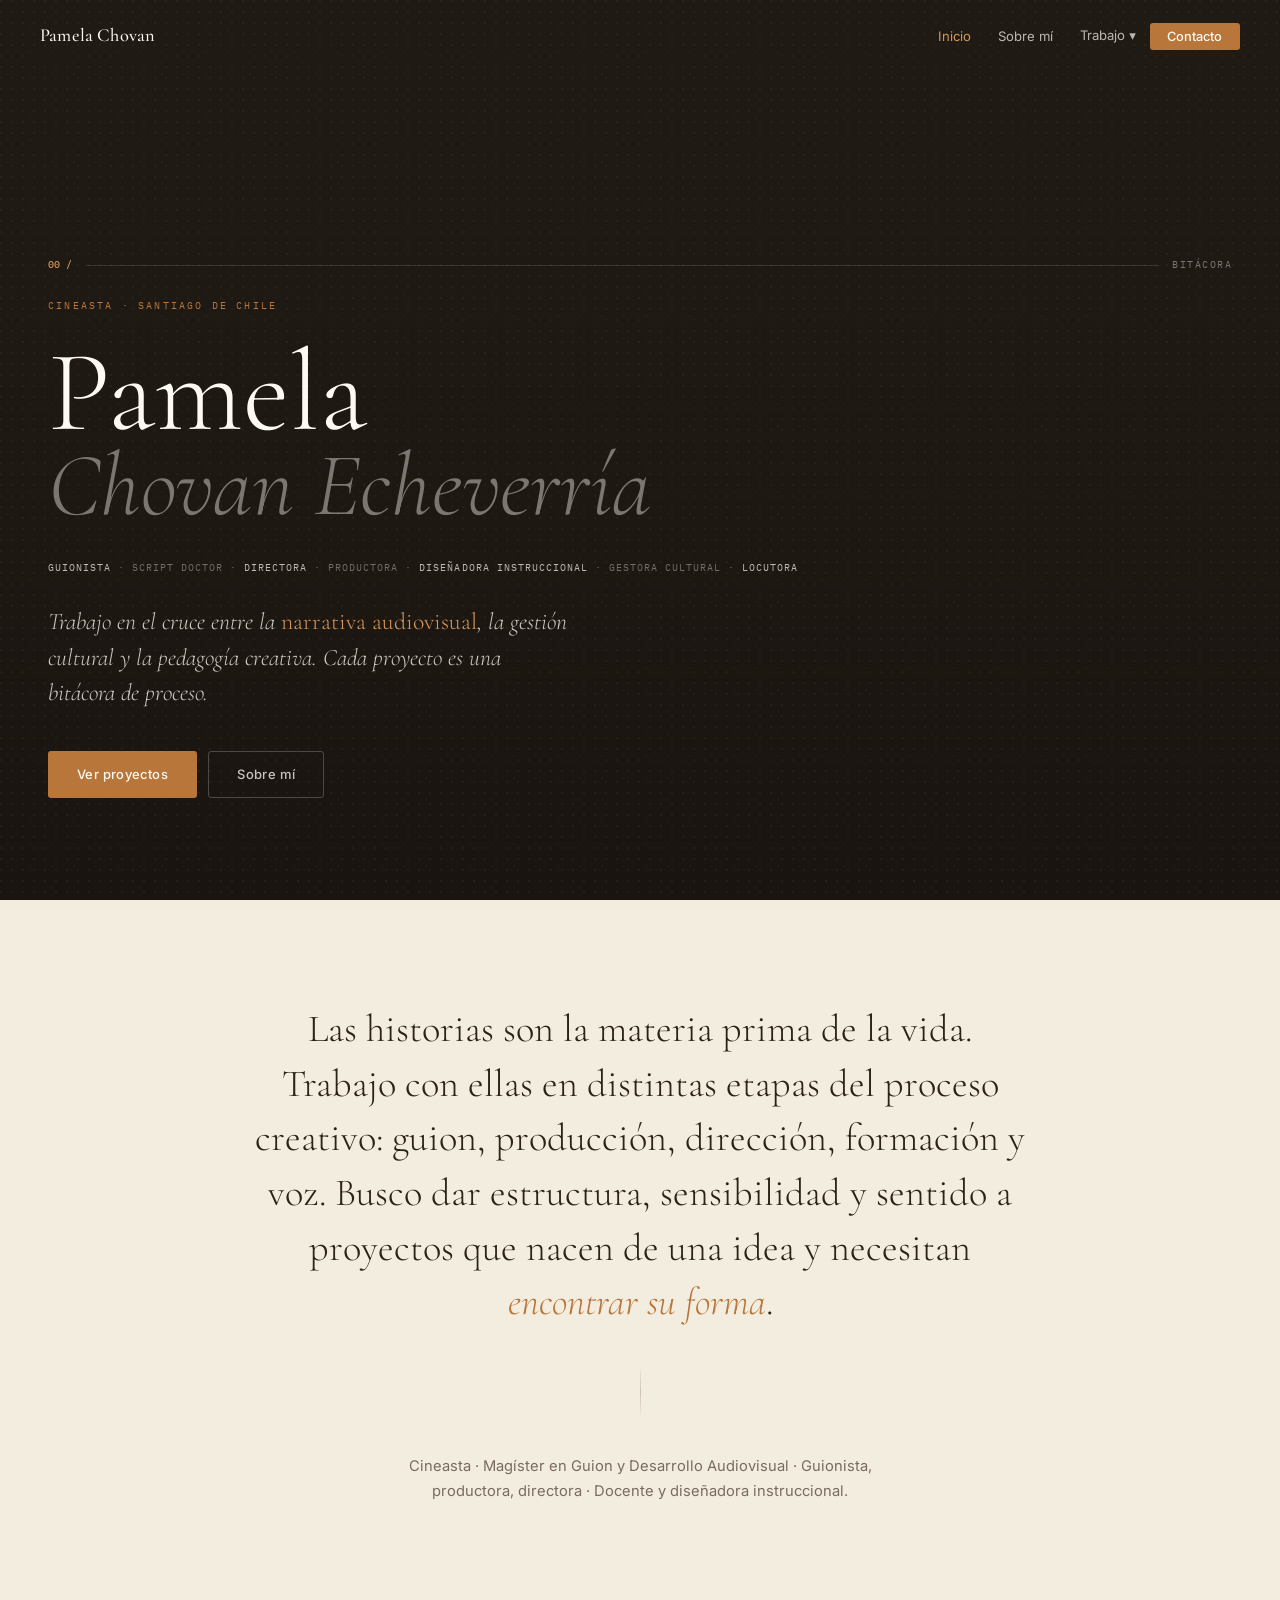
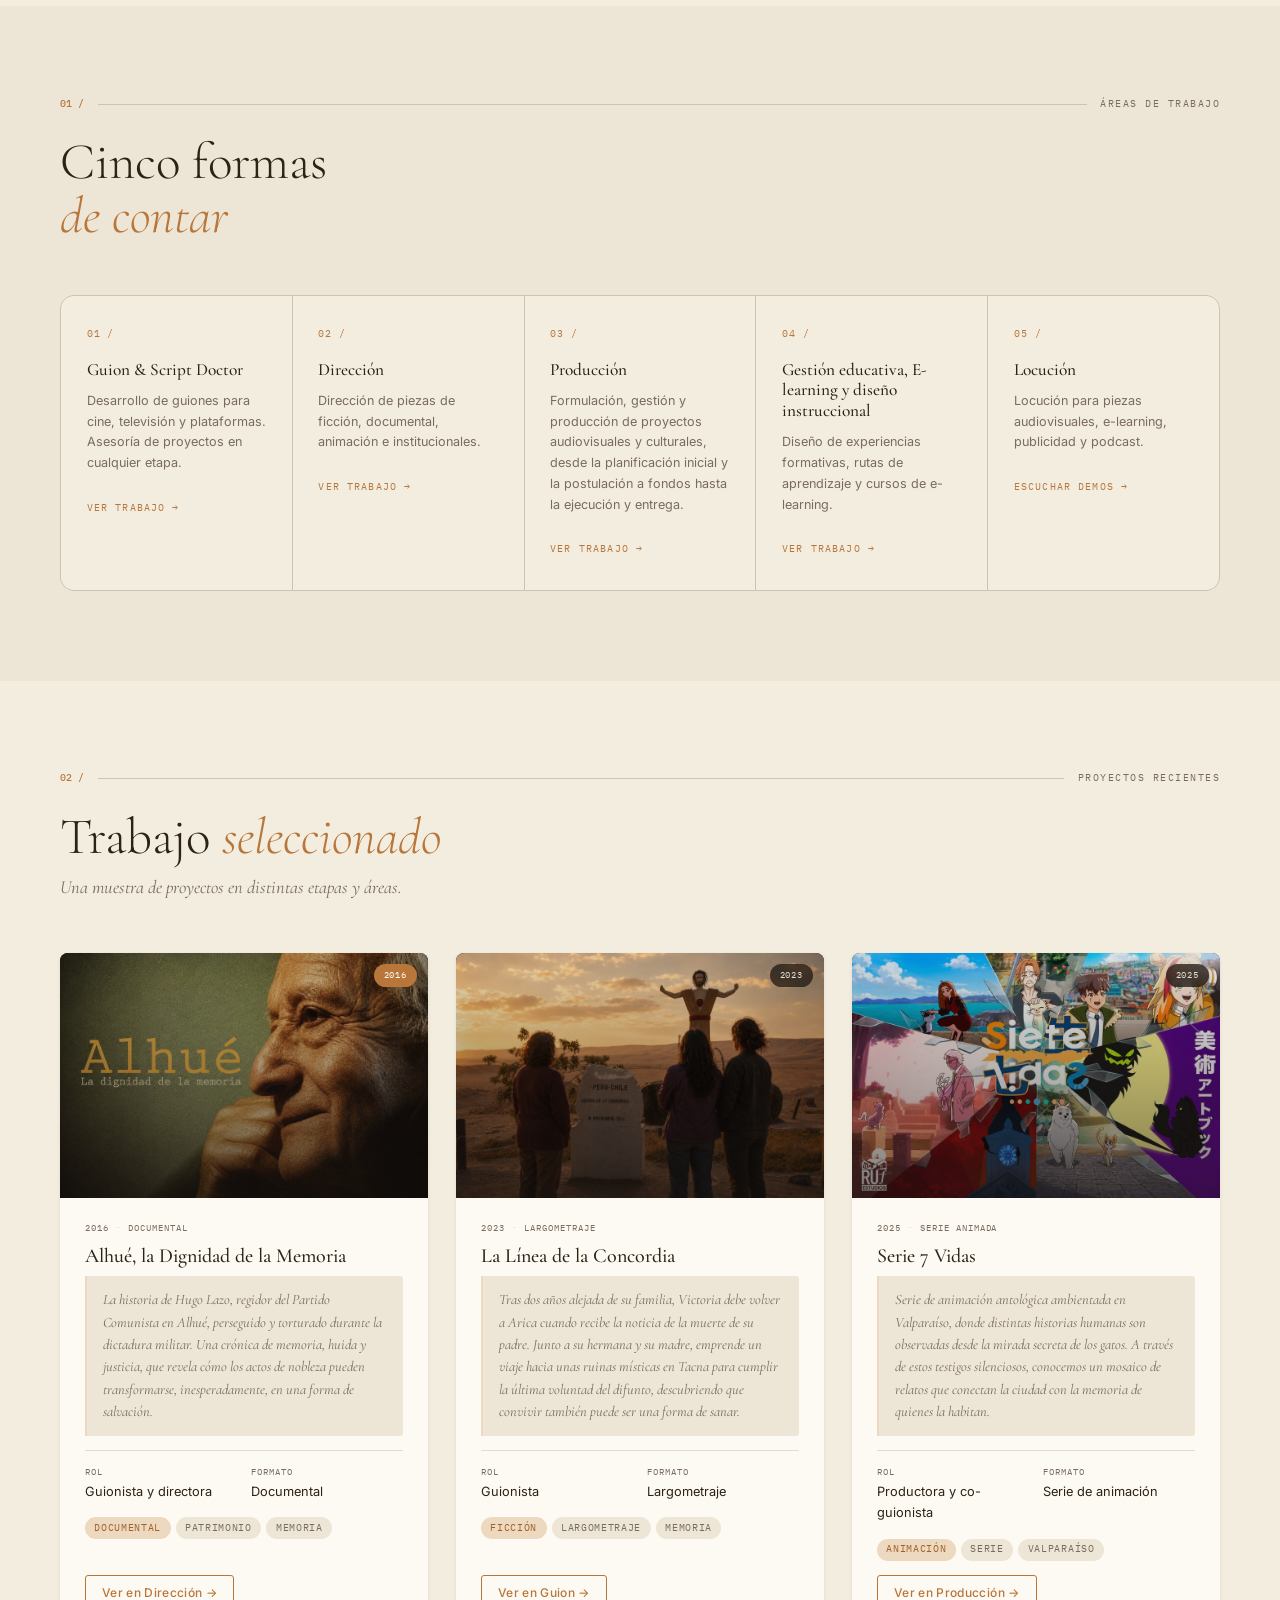
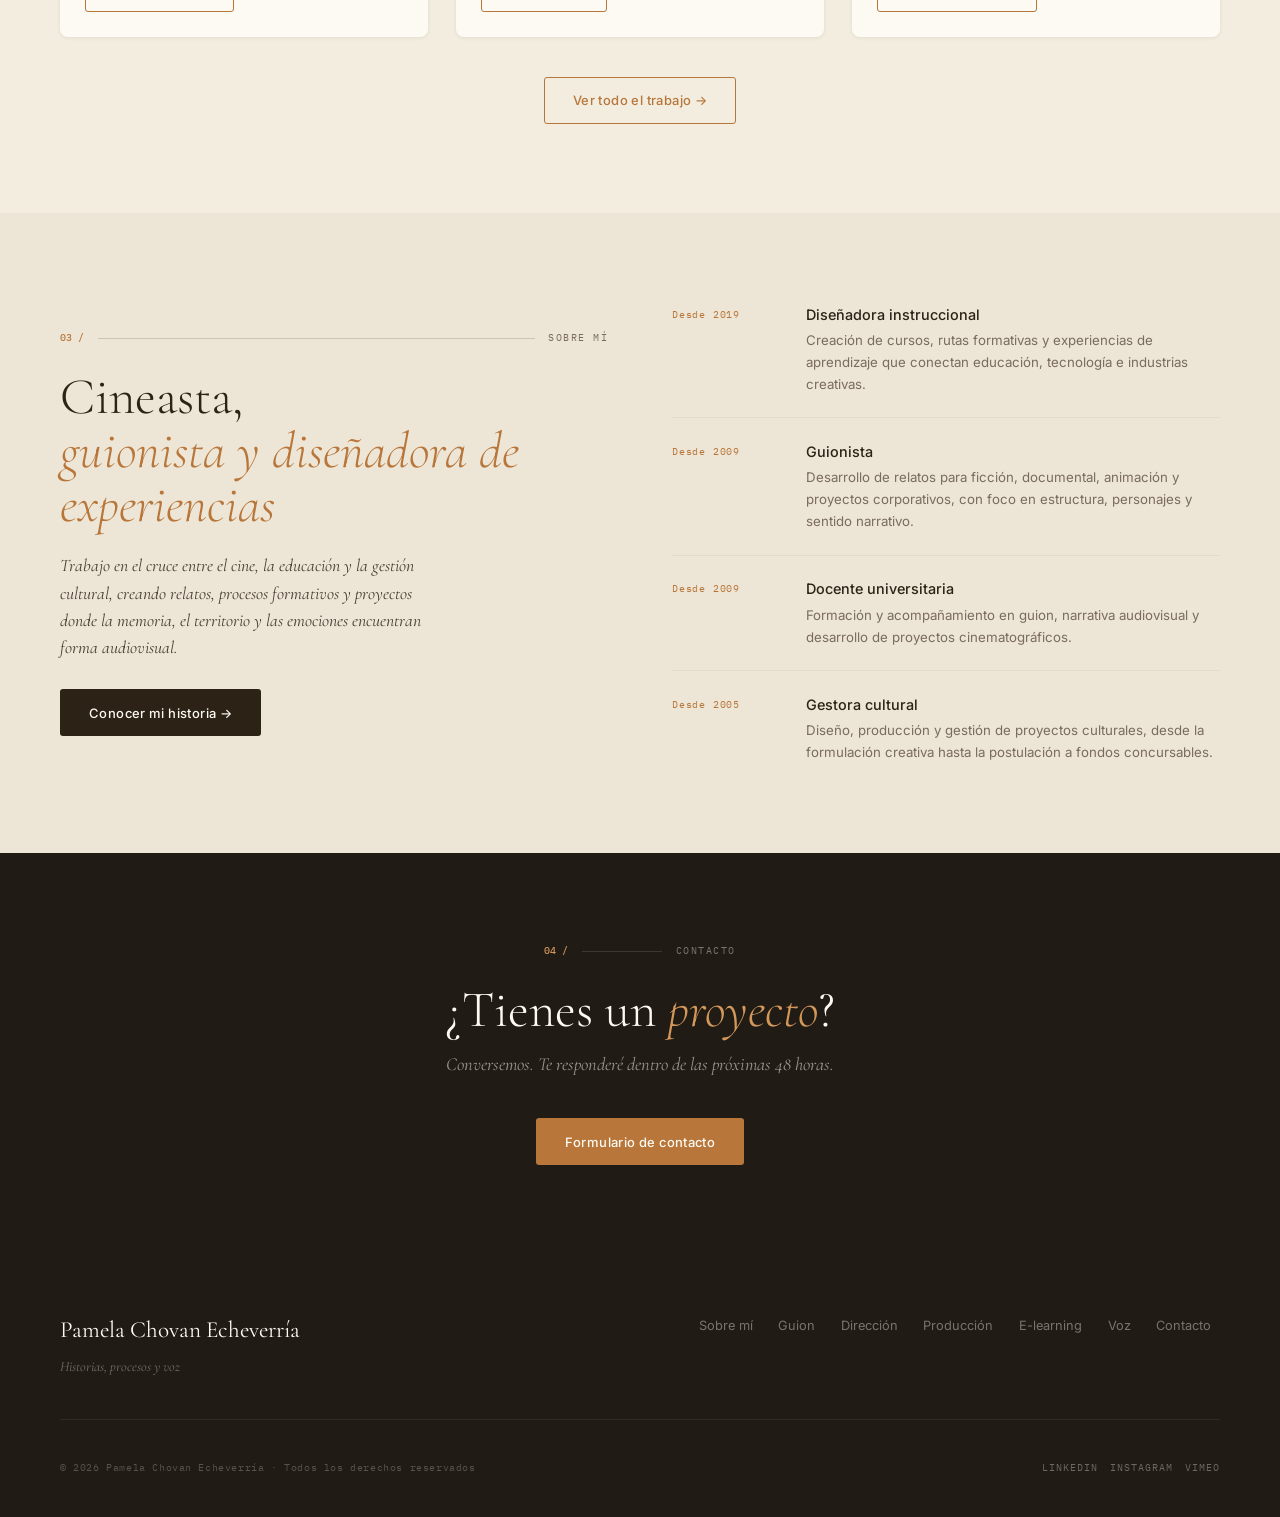
==== commit e99f278c: "Agrega 'Desde' en años de trayectoria sección Sobre mí Co-Authored-By: Claude Sonnet 4.6 <noreply@an" ====
--- a/index.html
+++ b/index.html
@@ -265,19 +265,19 @@
       <div class="reveal reveal-delay-1">
         <div class="timeline">
           <div class="tl-item">
-            <span class="tl-yr">2019 –</span>
+            <span class="tl-yr">Desde 2019</span>
             <div><p class="tl-body__t">Diseñadora instruccional</p><p class="tl-body__d">Creación de cursos, rutas formativas y experiencias de aprendizaje que conectan educación, tecnología e industrias creativas.</p></div>
           </div>
           <div class="tl-item">
-            <span class="tl-yr">2009 –</span>
+            <span class="tl-yr">Desde 2009</span>
             <div><p class="tl-body__t">Guionista</p><p class="tl-body__d">Desarrollo de relatos para ficción, documental, animación y proyectos corporativos, con foco en estructura, personajes y sentido narrativo.</p></div>
           </div>
           <div class="tl-item">
-            <span class="tl-yr">2009 –</span>
+            <span class="tl-yr">Desde 2009</span>
             <div><p class="tl-body__t">Docente universitaria</p><p class="tl-body__d">Formación y acompañamiento en guion, narrativa audiovisual y desarrollo de proyectos cinematográficos.</p></div>
           </div>
           <div class="tl-item">
-            <span class="tl-yr">2005 –</span>
+            <span class="tl-yr">Desde 2005</span>
             <div><p class="tl-body__t">Gestora cultural</p><p class="tl-body__d">Diseño, producción y gestión de proyectos culturales, desde la formulación creativa hasta la postulación a fondos concursables.</p></div>
           </div>
         </div>
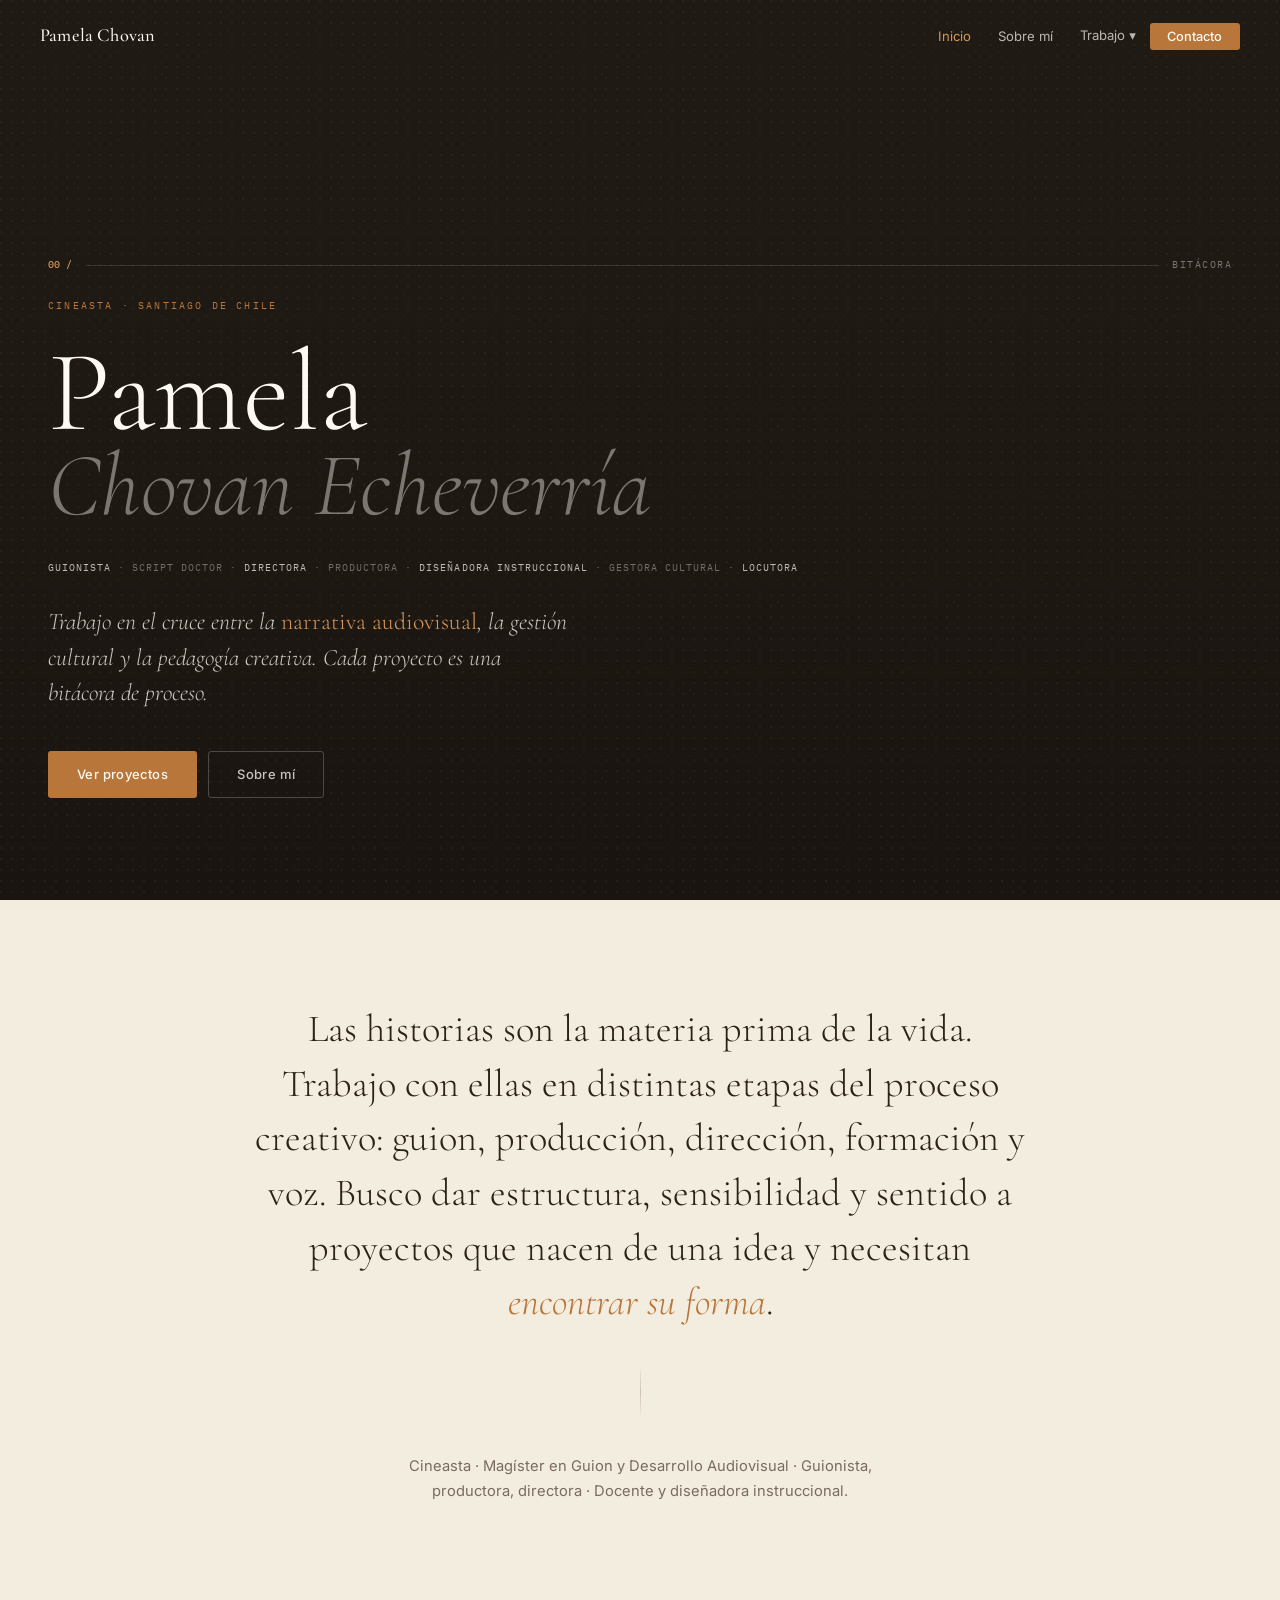
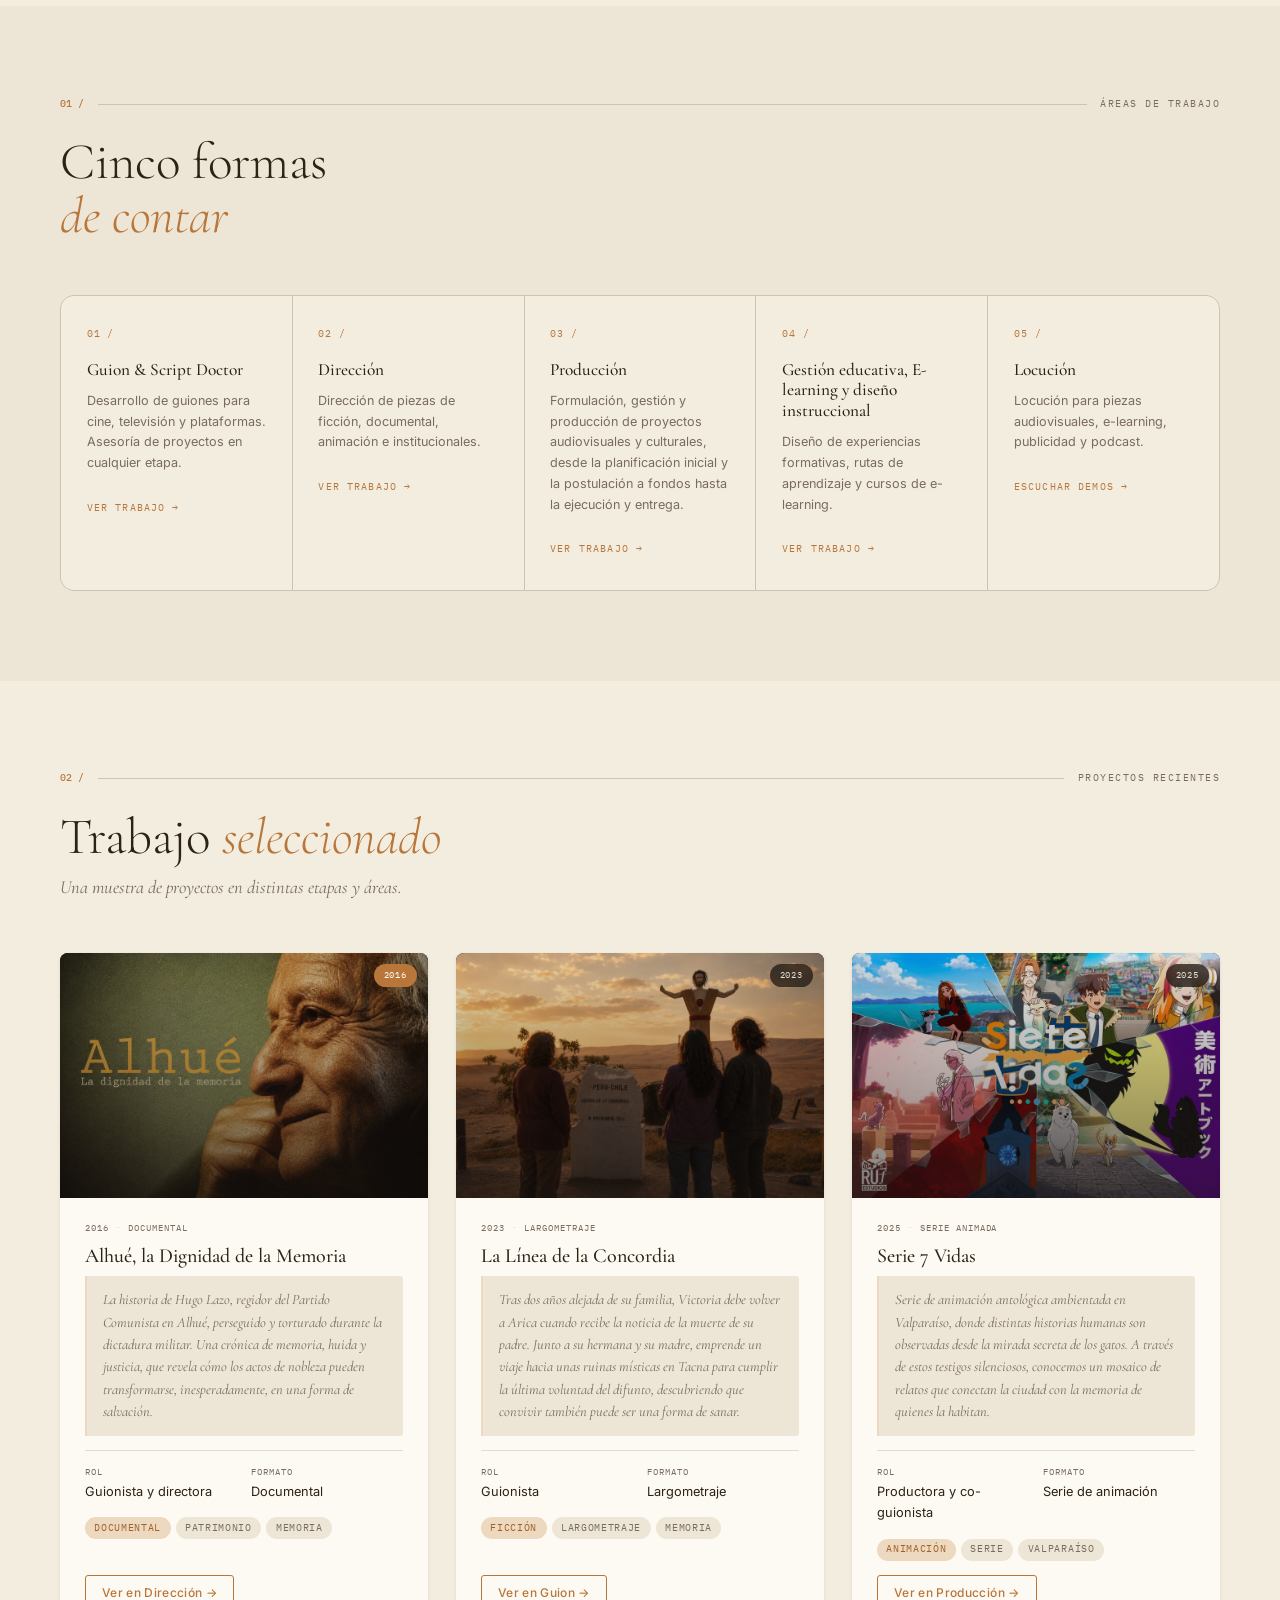
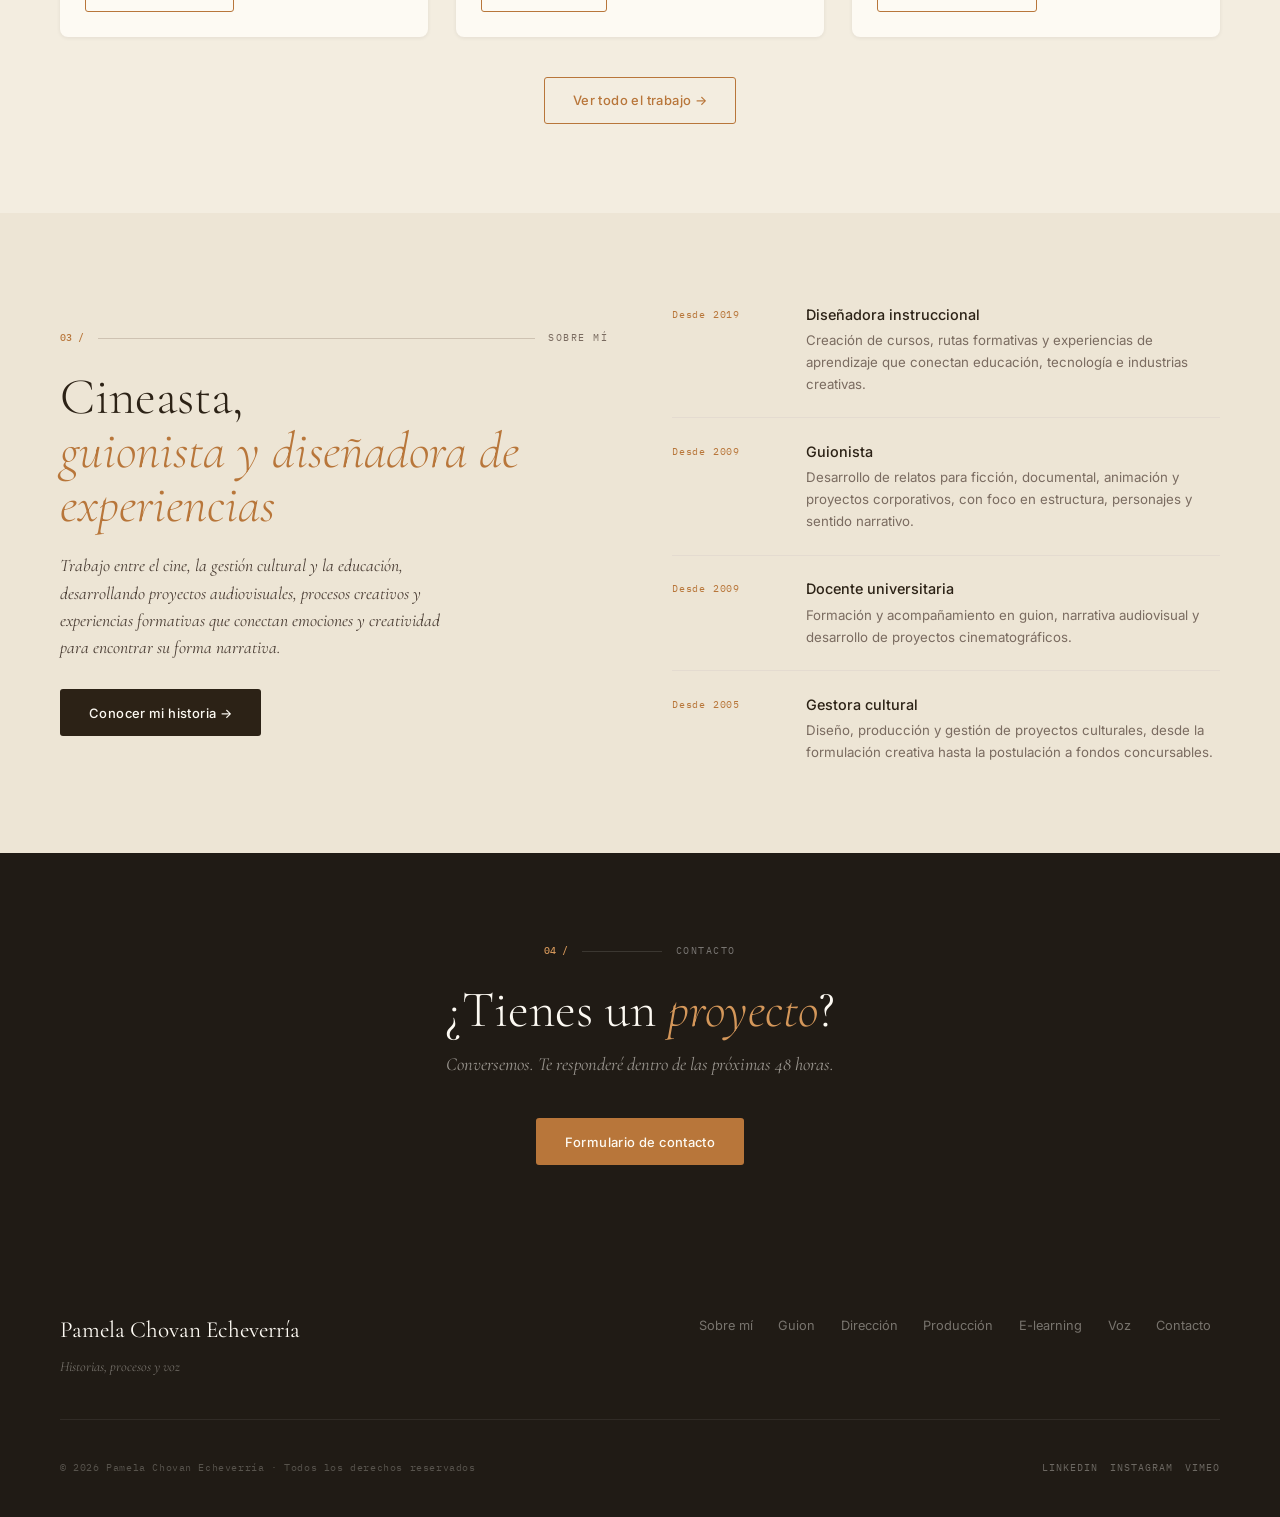
==== commit e24395d6: "Actualiza bajada sección Sobre mí Co-Authored-By: Claude Sonnet 4.6 <noreply@anthropic.com>" ====
--- a/index.html
+++ b/index.html
@@ -258,7 +258,7 @@
         </div>
         <h2 class="section-title">Cineasta,<br><em>guionista y diseñadora de experiencias</em></h2>
         <p style="font-family:var(--f-d); font-style:italic; font-size:1.1rem; color:var(--text-md); line-height:1.55; margin:1.25rem 0 1.75rem; max-width:48ch;">
-          Trabajo en el cruce entre el cine, la educación y la gestión cultural, creando relatos, procesos formativos y proyectos donde la memoria, el territorio y las emociones encuentran forma audiovisual.
+          Trabajo entre el cine, la gestión cultural y la educación, desarrollando proyectos audiovisuales, procesos creativos y experiencias formativas que conectan emociones y creatividad para encontrar su forma narrativa.
         </p>
         <a href="sobre-mi.html" class="btn btn-dk">Conocer mi historia →</a>
       </div>
